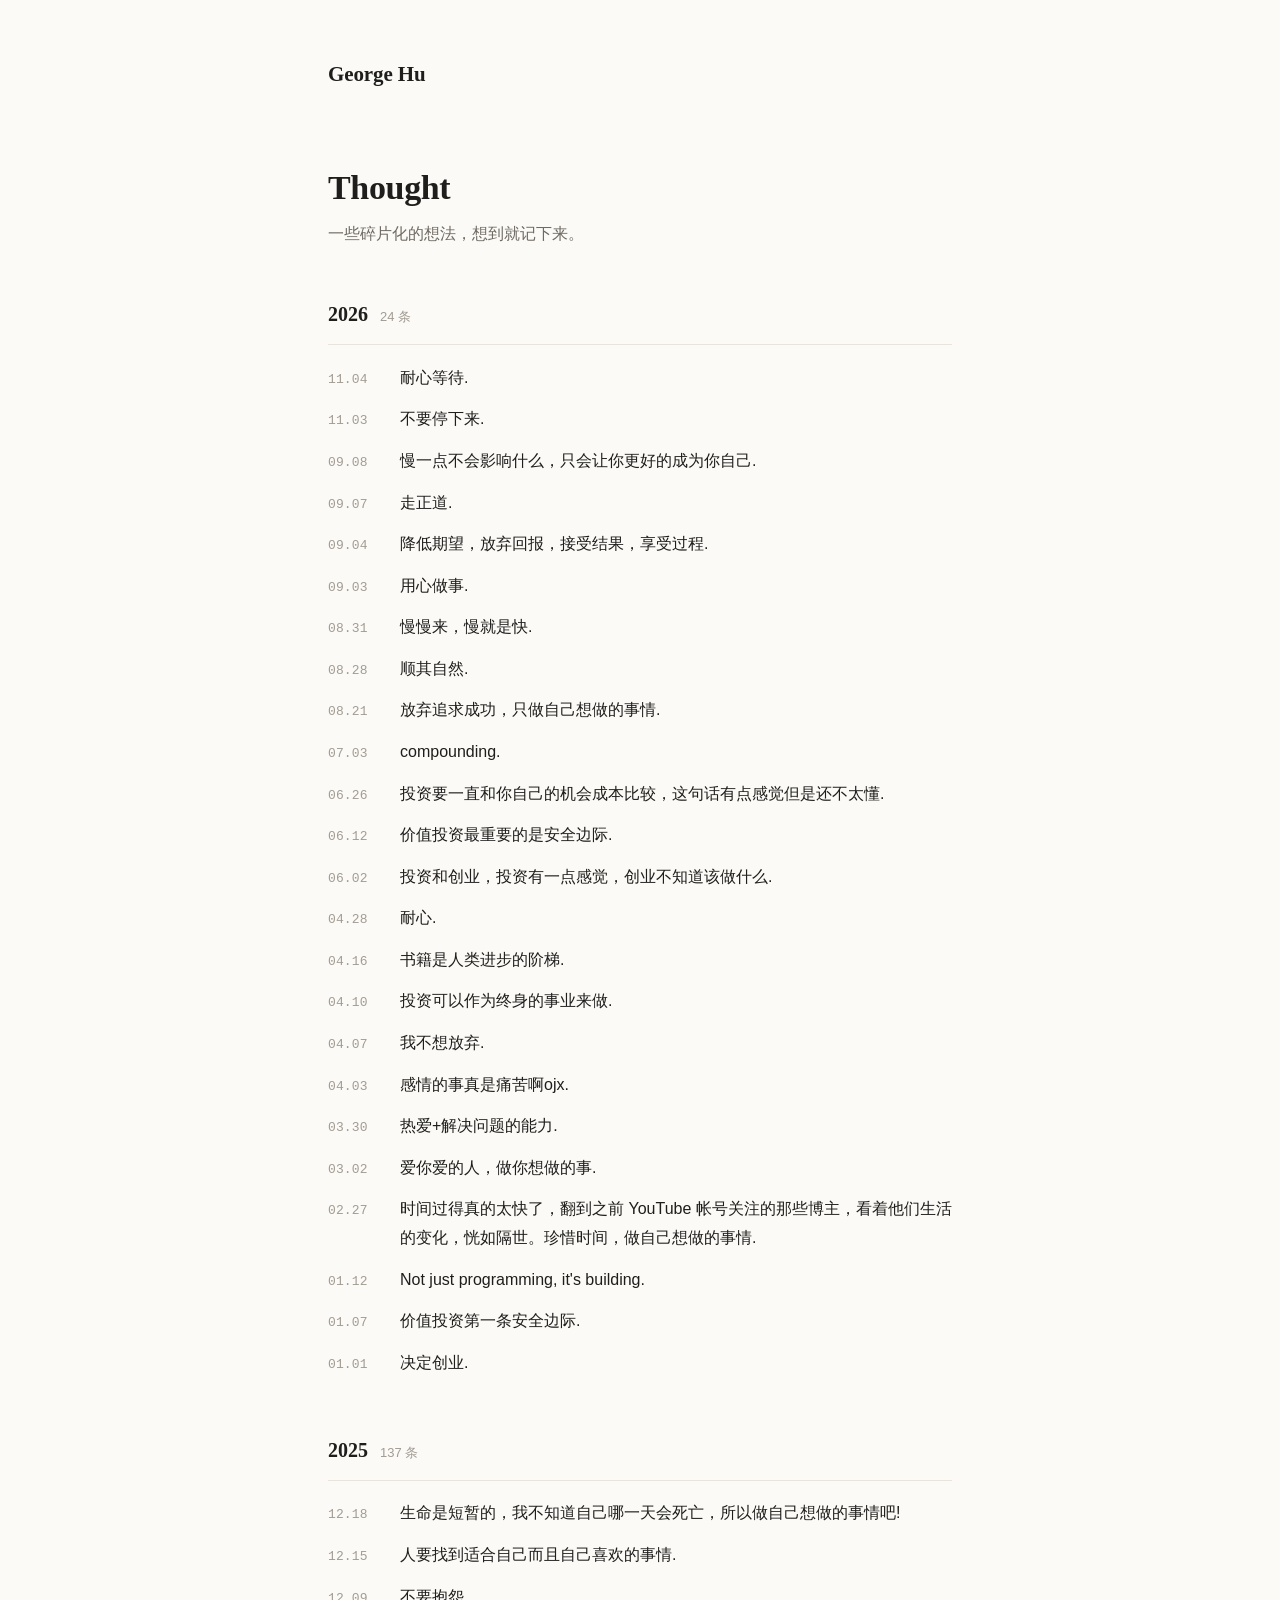
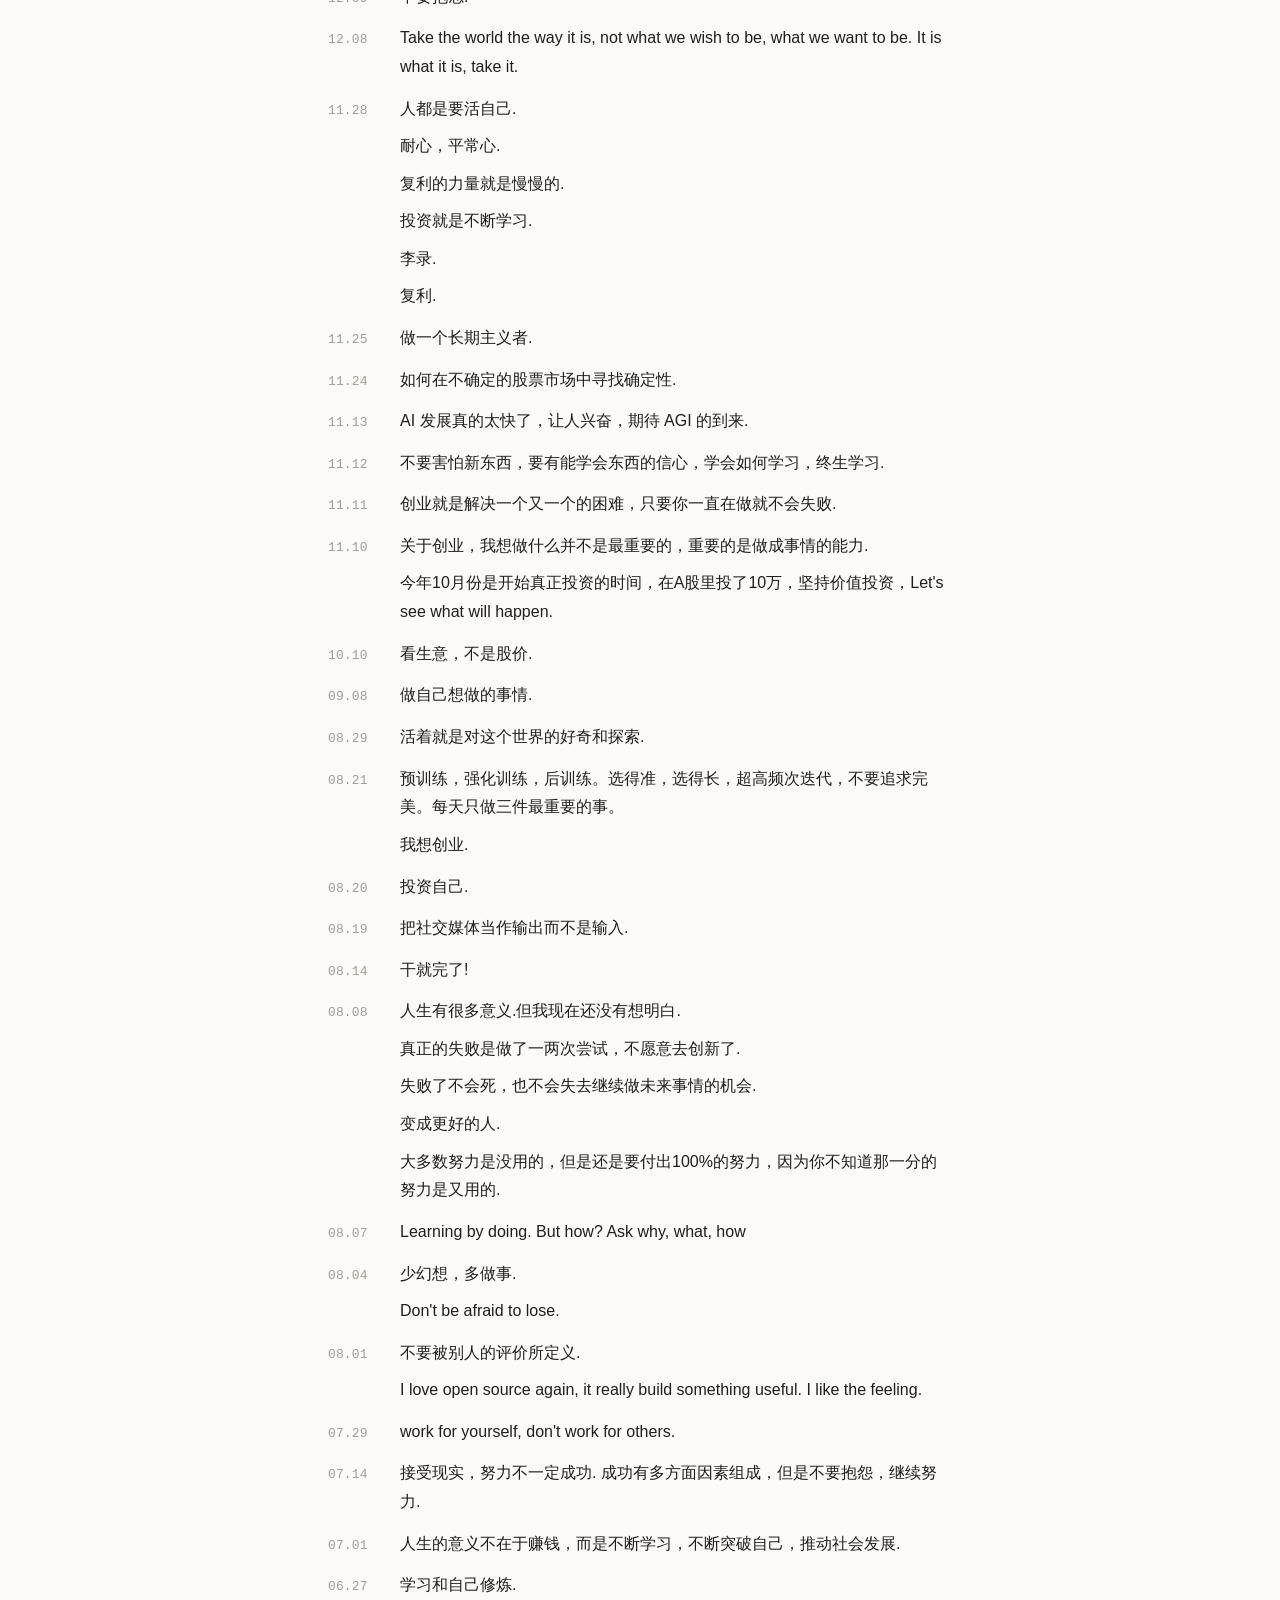
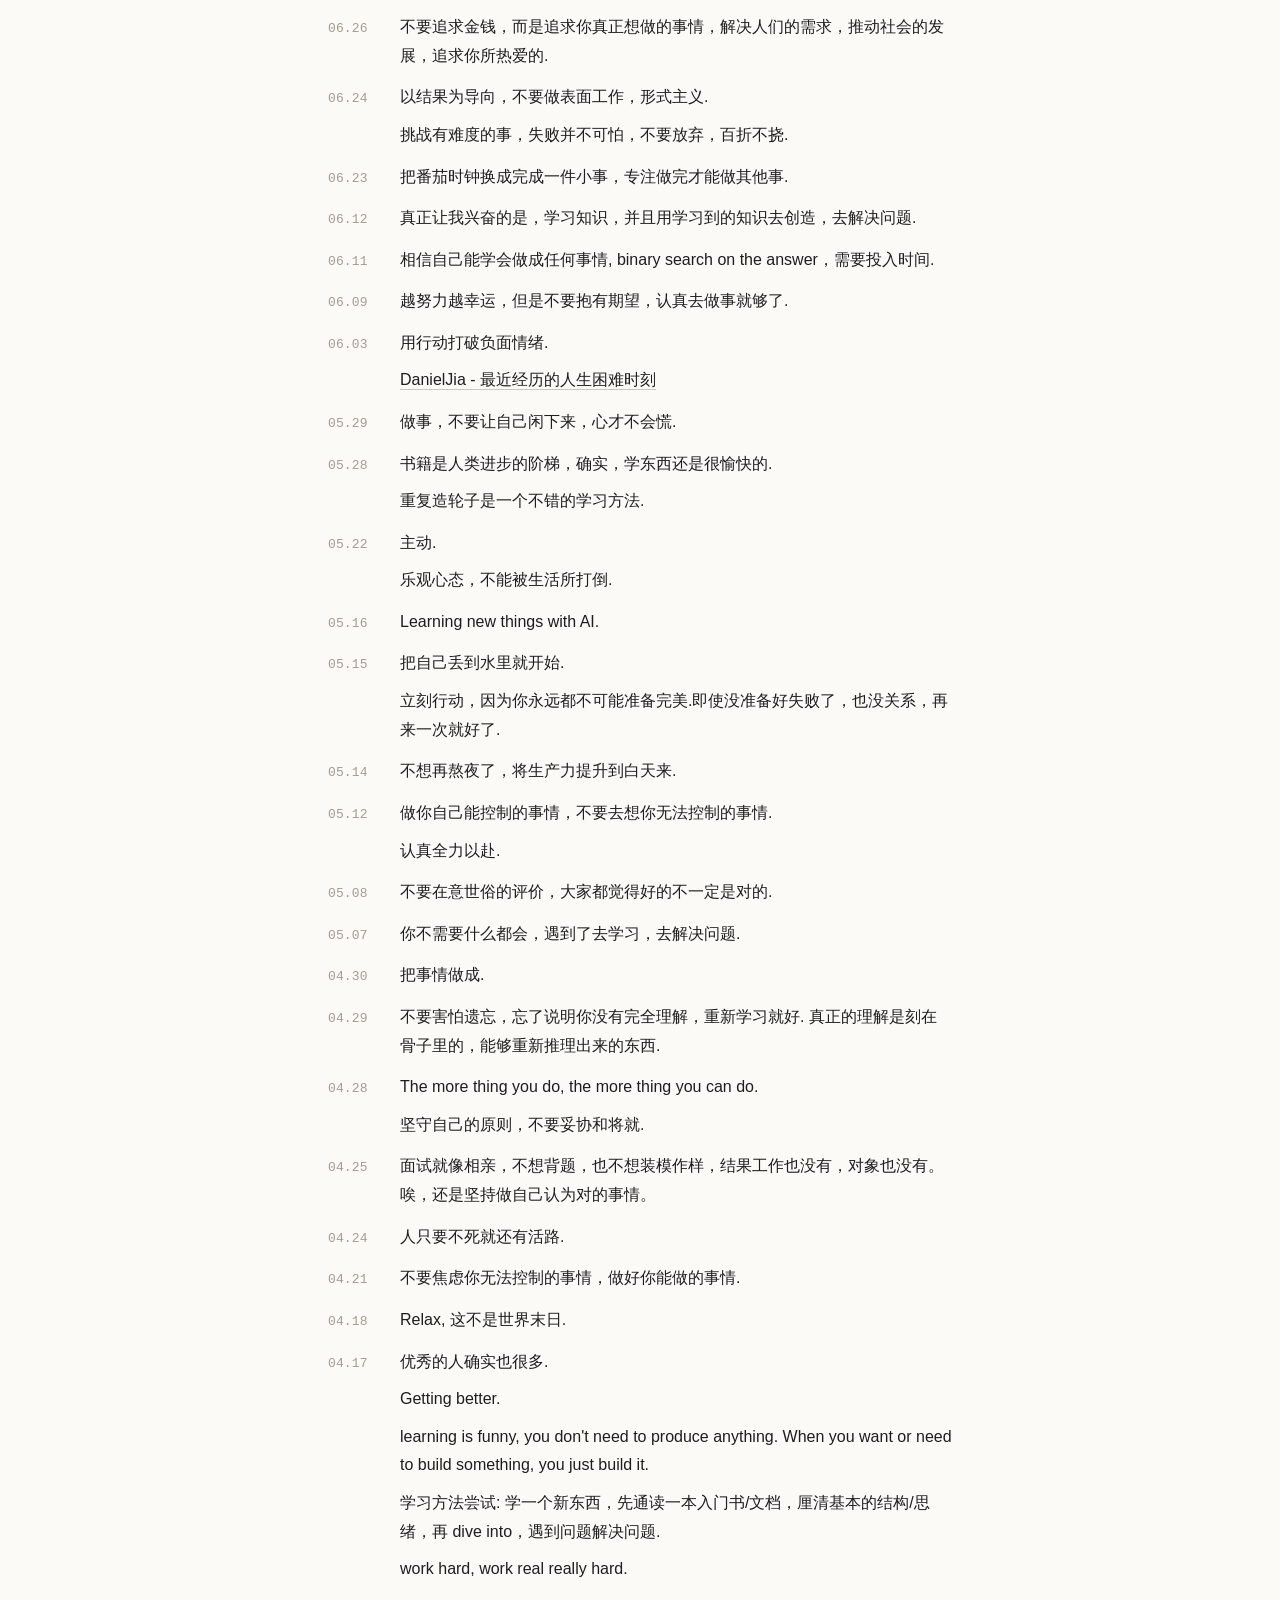
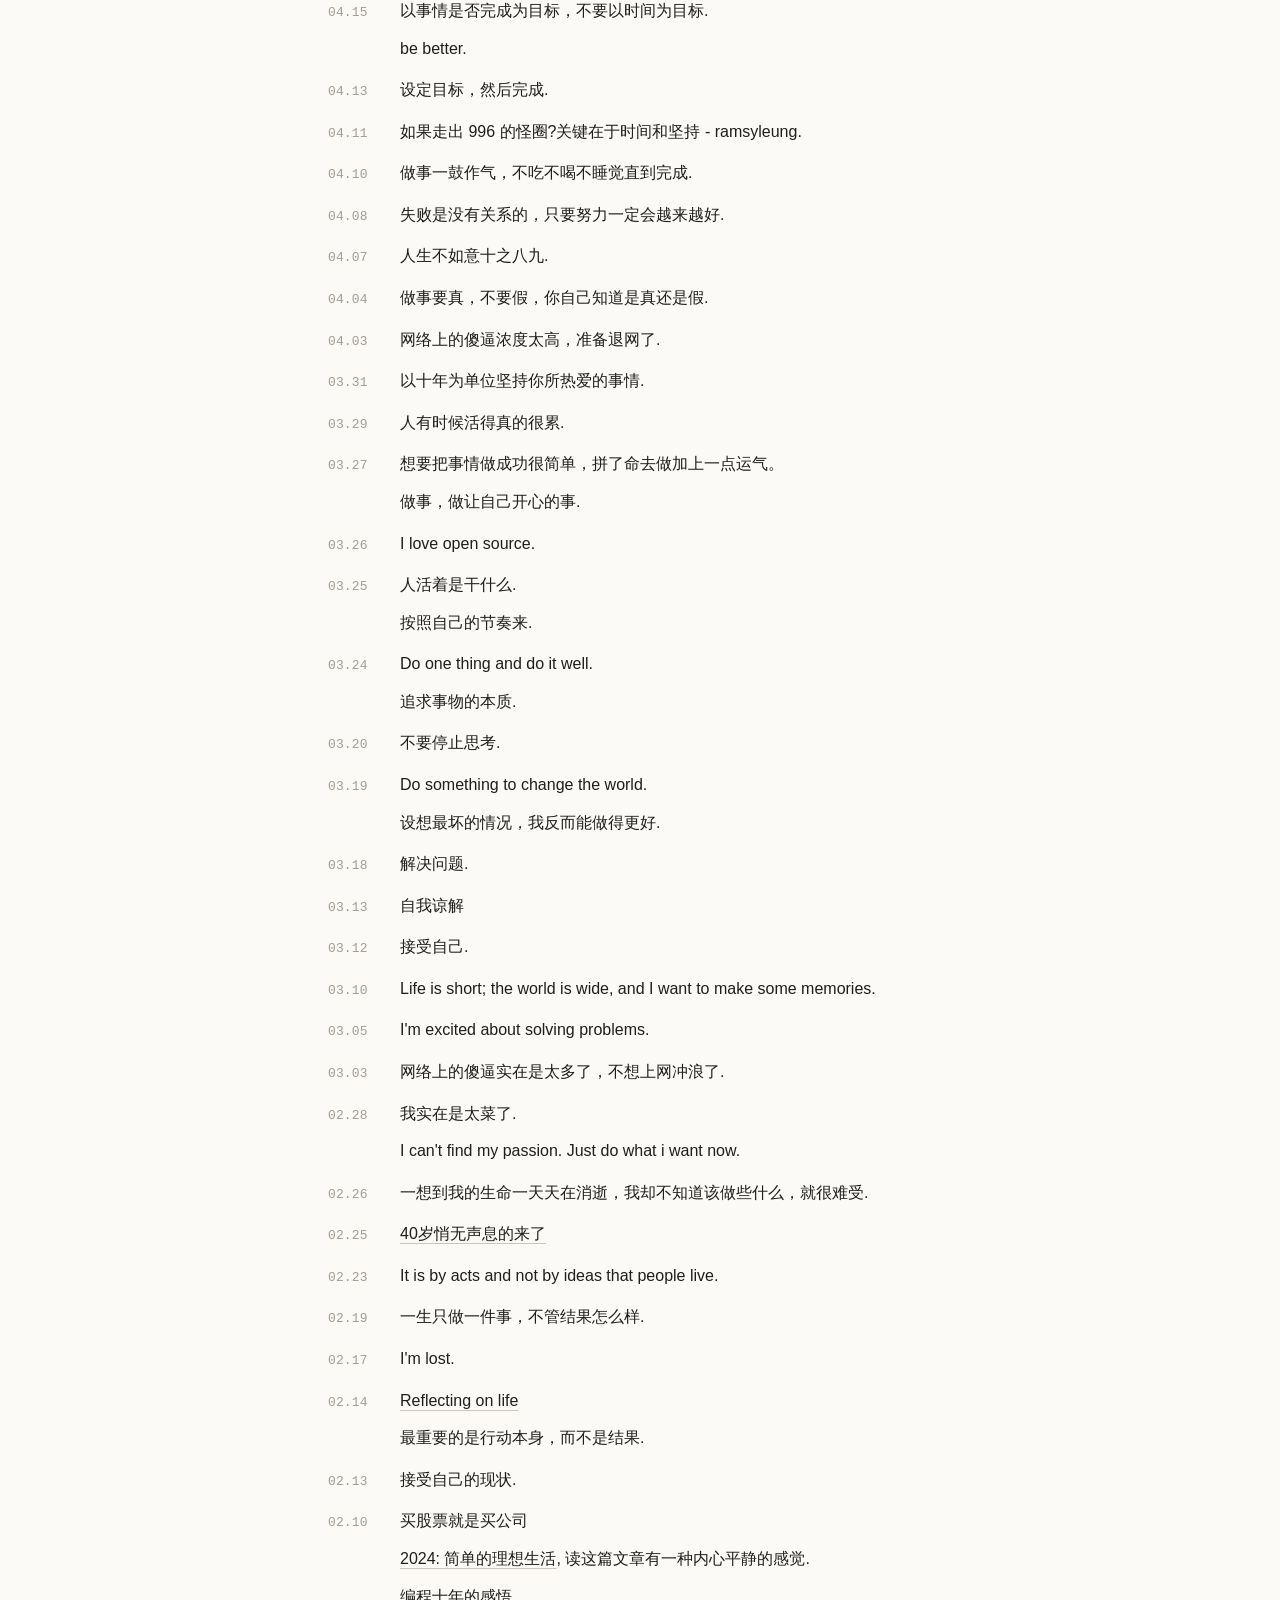
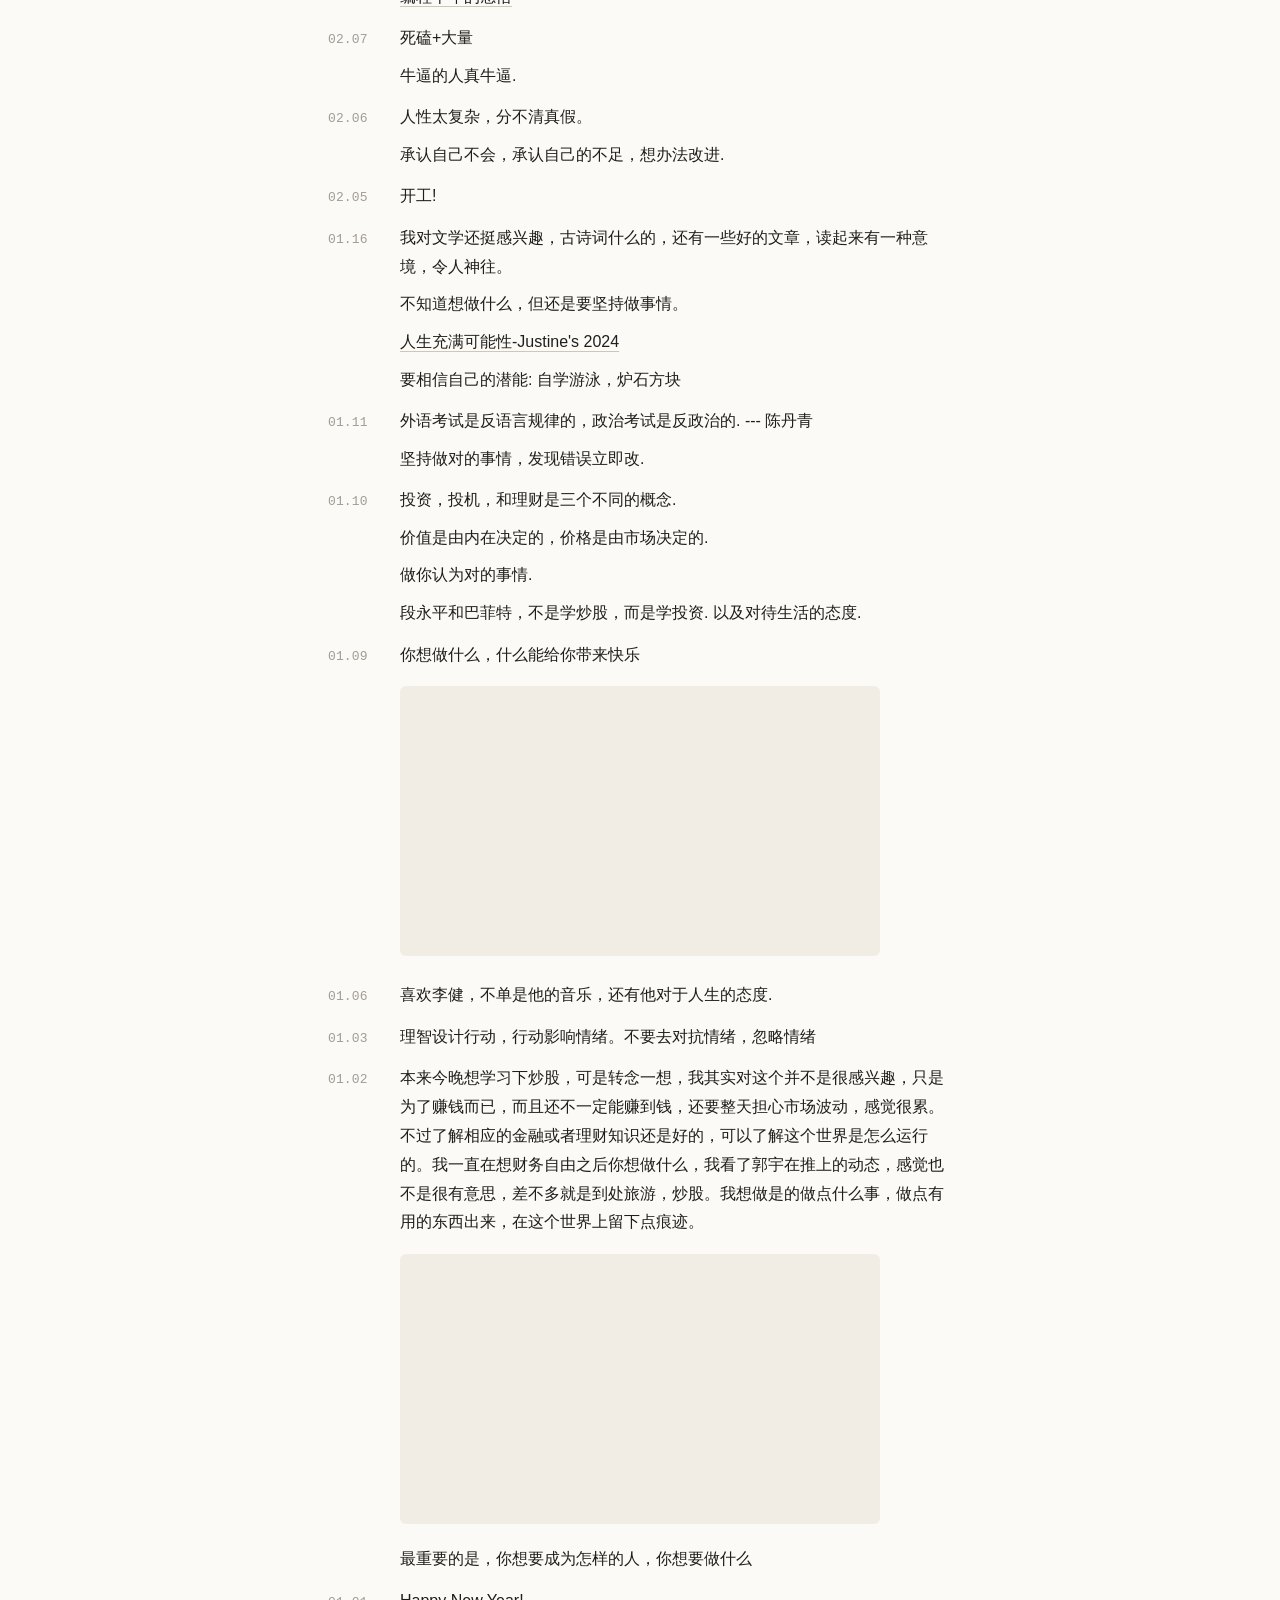
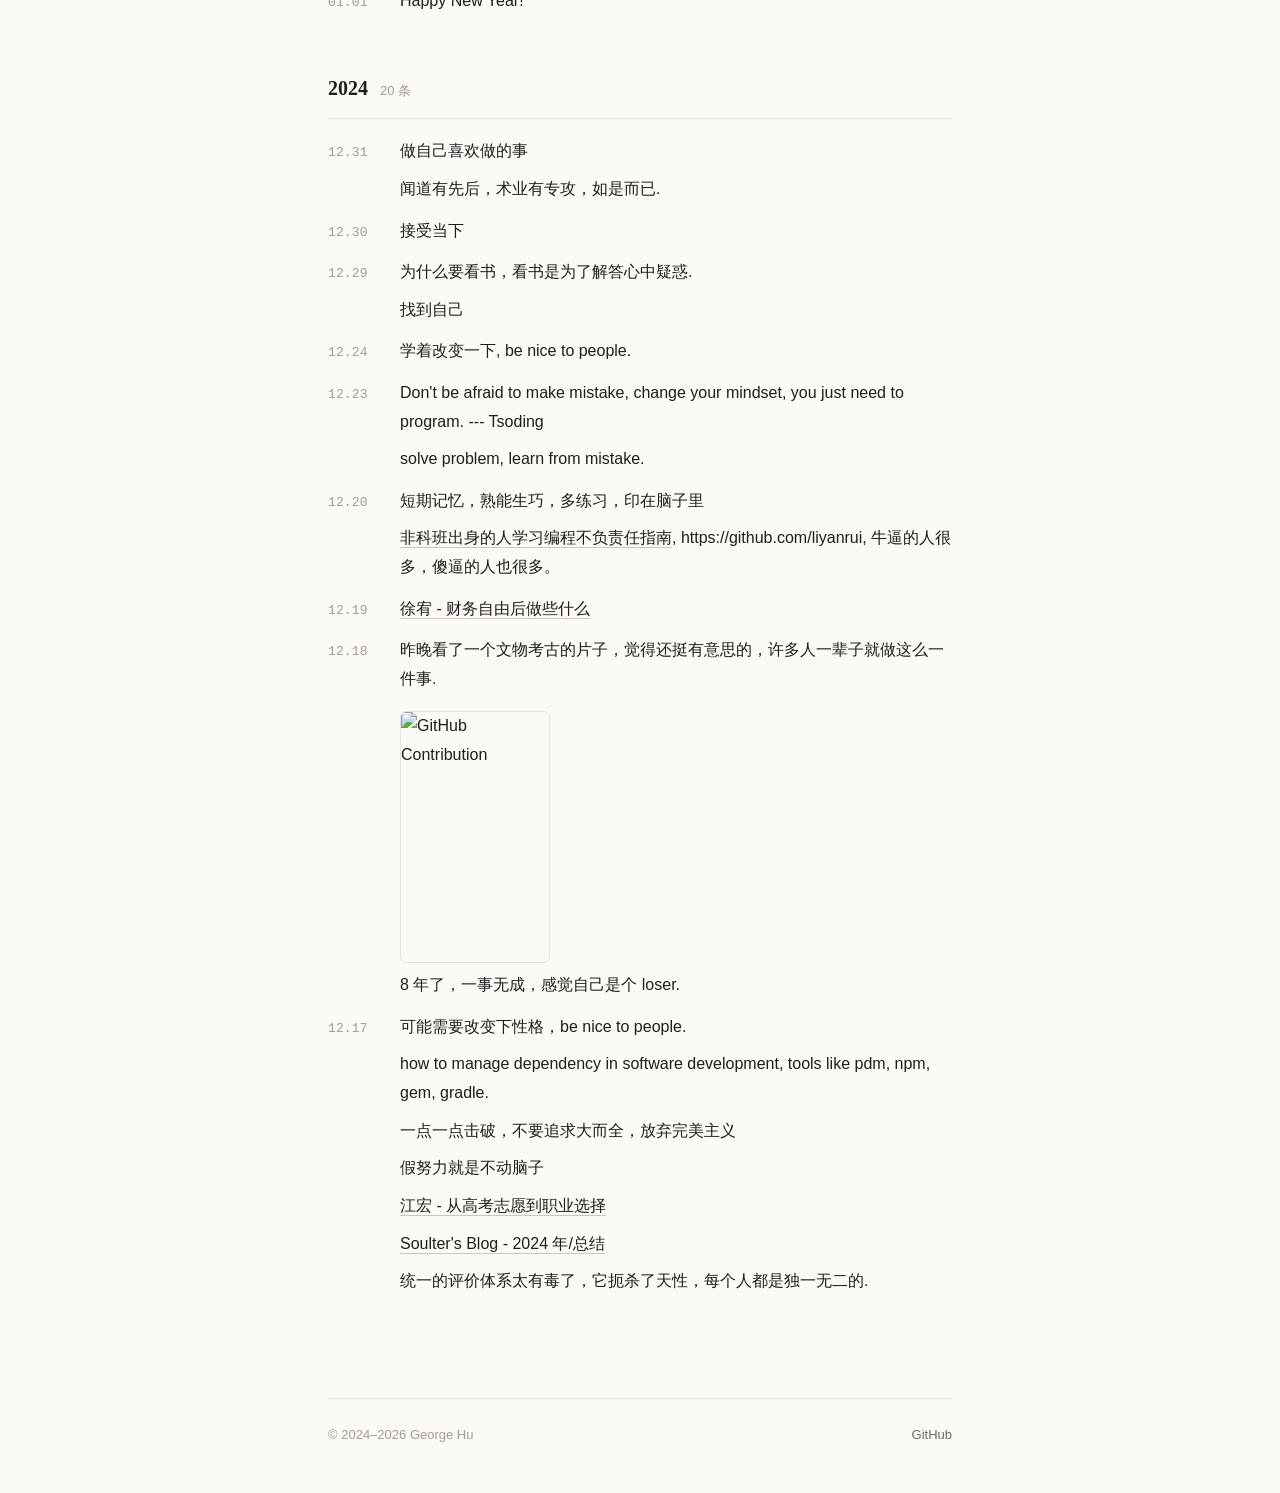
==== index.html @ 9e2835b3 "Redesign site as a single Thought page - Move the Thought list to index.html with a minimal, reading" ====
<!DOCTYPE html>
<html lang="zh-CN">
    <head>
        <meta charset="utf-8" />
        <meta name="viewport" content="width=device-width, initial-scale=1" />
        <title>George Hu</title>
        <meta name="description" content="George Hu 的想法记录：一些碎片化的想法，想到就记下来。" />
        <link rel="stylesheet" href="./assets/main.css" />
        <script src="./assets/main.js" defer></script>
    </head>
    <body>
        <header class="site-header">
            <a class="site-title" href="./">George Hu</a>
        </header>

        <main>
        <header class="page-header">
            <h1 class="page-title">Thought</h1>
            <p class="page-desc">一些碎片化的想法，想到就记下来。</p>
        </header>

        <!-- 新想法加在最上面：<li>YYYY.MM.DD 内容</li> -->
        <ul class="thoughts">
            <li>2026.11.04 耐心等待.</li>
            <li>2026.11.03 不要停下来.</li>
            <li>2026.09.08 慢一点不会影响什么，只会让你更好的成为你自己.</li>
            <li>2026.09.07 走正道.</li>
            <li>2026.09.04 降低期望，放弃回报，接受结果，享受过程.</li>
            <li>2026.09.03 用心做事.</li>
            <li>2026.08.31 慢慢来，慢就是快.</li>
            <li>2026.08.28 顺其自然.</li>
            <li>2026.08.21 放弃追求成功，只做自己想做的事情.</li>
            <li>2026.07.03 compounding.</li>
            <li>2026.06.26 投资要一直和你自己的机会成本比较，这句话有点感觉但是还不太懂.</li>
            <li>2026.06.12 价值投资最重要的是安全边际.</li>
            <li>2026.06.02 投资和创业，投资有一点感觉，创业不知道该做什么.</li>
            <li>2026.04.28 耐心.</li>
            <li>2026.04.16 书籍是人类进步的阶梯.</li>
            <li>2026.04.10 投资可以作为终身的事业来做.</li>
            <li>2026.04.07 我不想放弃.</li>
            <li>2026.04.03 感情的事真是痛苦啊ojx.</li>
            <li>2026.03.30 热爱+解决问题的能力.</li>
            <li>2026.03.02 爱你爱的人，做你想做的事.</li>
            <li>2026.02.27 时间过得真的太快了，翻到之前 YouTube 帐号关注的那些博主，看着他们生活的变化，恍如隔世。珍惜时间，做自己想做的事情.</li>
            <li>2026.01.12 Not just programming, it's building.</li>
            <li>2026.01.07 价值投资第一条安全边际.</li>
            <li>2026.01.01 决定创业.</li>
            <li>2025.12.18 生命是短暂的，我不知道自己哪一天会死亡，所以做自己想做的事情吧!</li>
            <li>2025.12.15 人要找到适合自己而且自己喜欢的事情.</li>
            <li>2025.12.09 不要抱怨.</li>
            <li>2025.12.08 Take the world the way it is, not what we wish to be, what we want to be. It is what it is, take it.</li>
            <li>2025.11.28 人都是要活自己.</li>
            <li>2025.11.28 耐心，平常心.</li>
            <li>2025.11.28 复利的力量就是慢慢的.</li>
            <li>2025.11.28 投资就是不断学习.</li>
            <li>2025.11.28 李录.</li>
            <li>2025.11.28 复利.</li>
            <li>2025.11.25 做一个长期主义者.</li>
            <li>2025.11.24 如何在不确定的股票市场中寻找确定性.</li>
            <li>2025.11.13 AI 发展真的太快了，让人兴奋，期待 AGI 的到来.</li>
            <li>2025.11.12 不要害怕新东西，要有能学会东西的信心，学会如何学习，终生学习.</li>
            <li>2025.11.11 创业就是解决一个又一个的困难，只要你一直在做就不会失败.</li>
            <li>2025.11.10 关于创业，我想做什么并不是最重要的，重要的是做成事情的能力.</li>
            <li>2025.11.10 今年10月份是开始真正投资的时间，在A股里投了10万，坚持价值投资，Let's see what will happen.</li>
            <li>2025.10.10 看生意，不是股价.</li>
            <li>2025.09.08 做自己想做的事情.</li>
            <li>2025.08.29 活着就是对这个世界的好奇和探索.</li>
            <li>2025.08.21 预训练，强化训练，后训练。选得准，选得长，超高频次迭代，不要追求完美。每天只做三件最重要的事。</li>
            <li>2025.08.21 我想创业.</li>
            <li>2025.08.20 投资自己.</li>
            <li>2025.08.19 把社交媒体当作输出而不是输入.</li>
            <li>2025.08.14 干就完了!</li>
            <li>2025.08.08 人生有很多意义.但我现在还没有想明白.</li>
            <li>2025.08.08 真正的失败是做了一两次尝试，不愿意去创新了.</li>
            <li>2025.08.08 失败了不会死，也不会失去继续做未来事情的机会.</li>
            <li>2025.08.08 变成更好的人.</li>
            <li>2025.08.08 大多数努力是没用的，但是还是要付出100%的努力，因为你不知道那一分的努力是又用的.</li>
            <li>2025.08.07 Learning by doing. But how? Ask why, what, how</li>
            <li>2025.08.04 少幻想，多做事.</li>
            <li>2025.08.04 Don't be afraid to lose.</li>
            <li>2025.08.01 不要被别人的评价所定义.</li>
            <li>2025.08.01 I love open source again, it really build something useful. I like the feeling.</li>
            <li>2025.07.29 work for yourself, don't work for others.</li>
            <li>2025.07.14 接受现实，努力不一定成功. 成功有多方面因素组成，但是不要抱怨，继续努力.</li>
            <li>2025.07.01 人生的意义不在于赚钱，而是不断学习，不断突破自己，推动社会发展.</li>
            <li>2025.06.27 学习和自己修炼.</li>
            <li>2025.06.26 不要追求金钱，而是追求你真正想做的事情，解决人们的需求，推动社会的发展，追求你所热爱的.</li>
            <li>2025.06.24 以结果为导向，不要做表面工作，形式主义.</li>
            <li>2025.06.24 挑战有难度的事，失败并不可怕，不要放弃，百折不挠.</li>
            <li>2025.06.23 把番茄时钟换成完成一件小事，专注做完才能做其他事.</li>
            <li>2025.06.12 真正让我兴奋的是，学习知识，并且用学习到的知识去创造，去解决问题.</li>
            <li>2025.06.11 相信自己能学会做成任何事情, binary search on the answer，需要投入时间.</li>
            <li>2025.06.09 越努力越幸运，但是不要抱有期望，认真去做事就够了.</li>
            <li>2025.06.03 用行动打破负面情绪.</li>
            <li>2025.06.03 <a href="https://danieljia.com/posts/tough-time/">DanielJia - 最近经历的人生困难时刻</a></li>
            <li>2025.05.29 做事，不要让自己闲下来，心才不会慌.</li>
            <li>2025.05.28 书籍是人类进步的阶梯，确实，学东西还是很愉快的.</li>
            <li>2025.05.28 重复造轮子是一个不错的学习方法.</li>
            <li>2025.05.22 主动.</li>
            <li>2025.05.22 乐观心态，不能被生活所打倒.</li>
            <li>2025.05.16 Learning new things with AI.</li>
            <li>2025.05.15 把自己丢到水里就开始.</li>
            <li>2025.05.15 立刻行动，因为你永远都不可能准备完美.即使没准备好失败了，也没关系，再来一次就好了.</li>
            <li>2025.05.14 不想再熬夜了，将生产力提升到白天来.</li>
            <li>2025.05.12 做你自己能控制的事情，不要去想你无法控制的事情.</li>
            <li>2025.05.12 认真全力以赴.</li>
            <li>2025.05.08 不要在意世俗的评价，大家都觉得好的不一定是对的.</li>
            <li>2025.05.07 你不需要什么都会，遇到了去学习，去解决问题.</li>
            <li>2025.04.30 把事情做成.</li>
            <li>2025.04.29 不要害怕遗忘，忘了说明你没有完全理解，重新学习就好. 真正的理解是刻在骨子里的，能够重新推理出来的东西.</li>
            <li>2025.04.28 The more thing you do, the more thing you can do.</li>
            <li>2025.04.28 坚守自己的原则，不要妥协和将就.</li>
            <li>2025.04.25 面试就像相亲，不想背题，也不想装模作样，结果工作也没有，对象也没有。唉，还是坚持做自己认为对的事情。</li>
            <li>2025.04.24 人只要不死就还有活路.</li>
            <li>2025.04.21 不要焦虑你无法控制的事情，做好你能做的事情.</li>
            <li>2025.04.18 Relax, 这不是世界末日.</li>
            <li>2025.04.17 优秀的人确实也很多.</li>
            <li>2025.04.17 Getting better.</li>
            <li>2025.04.17 learning is funny, you don't need to produce anything. When you want or need to build something, you just build it.</li>
            <li>2025.04.17 学习方法尝试: 学一个新东西，先通读一本入门书/文档，厘清基本的结构/思绪，再 dive into，遇到问题解决问题.</li>
            <li>2025.04.17 work hard, work real really hard.</li>
            <li>2025.04.15 以事情是否完成为目标，不要以时间为目标.</li>
            <li>2025.04.15 be better.</li>
            <li>2025.04.13 设定目标，然后完成.</li>
            <li>2025.04.11 如果走出 996 的怪圈?关键在于时间和坚持 - ramsyleung.</li>
            <li>2025.04.10 做事一鼓作气，不吃不喝不睡觉直到完成.</li>
            <li>2025.04.08 失败是没有关系的，只要努力一定会越来越好.</li>
            <li>2025.04.07 人生不如意十之八九.</li>
            <li>2025.04.04 做事要真，不要假，你自己知道是真还是假.</li>
            <li>2025.04.03 网络上的傻逼浓度太高，准备退网了.</li>
            <li>2025.03.31 以十年为单位坚持你所热爱的事情.</li>
            <li>2025.03.29 人有时候活得真的很累. </li>
            <li>2025.03.27 想要把事情做成功很简单，拼了命去做加上一点运气。</li>
	        <li>2025.03.27 做事，做让自己开心的事.</li>
	        <li>2025.03.26 I love open source.</li>
            <li>2025.03.25 人活着是干什么.</li>
            <li>2025.03.25 按照自己的节奏来.</li>
            <li>2025.03.24 Do one thing and do it well.</li>
            <li>2025.03.24 追求事物的本质.</li>
            <li>2025.03.20 不要停止思考.</li>
            <li>2025.03.19 Do something to change the world.</li>
            <li>2025.03.19 设想最坏的情况，我反而能做得更好.</li>
            <li>2025.03.18 解决问题.</li>
            <li>2025.03.13 自我谅解</li>
            <li>2025.03.12 接受自己.</li>
            <li>2025.03.10 Life is short; the world is wide, and I want to make some memories.</li>
            <li>2025.03.05 I'm excited about solving problems.</li>
            <li>2025.03.03 网络上的傻逼实在是太多了，不想上网冲浪了.</li>
            <li>2025.02.28 我实在是太菜了.</li>
            <li>2025.02.28 I can't find my passion. Just do what i want now.</li>
            <li>2025.02.26 一想到我的生命一天天在消逝，我却不知道该做些什么，就很难受.</li>
            <li>2025.02.25 <a href="https://danieljia.com/posts/40-birthday/">40岁悄无声息的来了</a></li>
            <li>2025.02.23 It is by acts and not by ideas that people live.</li>
            <li>2025.02.19 一生只做一件事，不管结果怎么样.</li>
            <li>2025.02.17 I'm lost.</li>
            <li>2025.02.14 <a href="https://lucumr.pocoo.org/2024/12/26/reflecting-on-life/">Reflecting on life</a></li>
            <li>2025.02.14 最重要的是行动本身，而不是结果.</li>
            <li>2025.02.13 接受自己的现状.</li>
            <li>2025.02.10 买股票就是买公司</li>
            <li>2025.02.10 <a href="https://catcoding.me/p/2024-summary/">2024: 简单的理想生活</a>, 读这篇文章有一种内心平静的感觉.</li>
            <li>2025.02.10 <a href="https://ramsayleung.github.io/zh/post/2024/%E7%BC%96%E7%A8%8B%E5%8D%81%E5%B9%B4%E7%9A%84%E6%84%9F%E6%82%9F/">编程十年的感悟</a></li>
            <li>2025.02.07 死磕+大量</li>
            <li>2025.02.07 牛逼的人真牛逼.</li>
            <li>2025.02.06 人性太复杂，分不清真假。</li>
            <li>2025.02.06 承认自己不会，承认自己的不足，想办法改进.</li>
            <li>2025.02.05 开工!</li>
            <li>2025.01.16 我对文学还挺感兴趣，古诗词什么的，还有一些好的文章，读起来有一种意境，令人神往。</li>
            <li>2025.01.16 不知道想做什么，但还是要坚持做事情。</li>
            <li>2025.01.16 <a href="https://justinyan.me/post/6081">人生充满可能性-Justine's 2024</a></li>
            <li>2025.01.16 要相信自己的潜能: 自学游泳，炉石方块</li>
            <li>2025.01.11 外语考试是反语言规律的，政治考试是反政治的. --- 陈丹青</li>
            <li>2025.01.11 坚持做对的事情，发现错误立即改.</li>
            <li>2025.01.10 投资，投机，和理财是三个不同的概念.</li>
            <li>2025.01.10 价值是由内在决定的，价格是由市场决定的.</li>
            <li>2025.01.10 做你认为对的事情.</li>
            <li>2025.01.10 段永平和巴菲特，不是学炒股，而是学投资. 以及对待生活的态度.</li>
            <li>2025.01.09 你想做什么，什么能给你带来快乐</li>
            <li>2025.01.09 <iframe loading="lazy" width="280" height="158" src="https://www.youtube.com/embed/YBQFl18wapg?si=L4A5dGwODQNW8XxY" title="YouTube video player" frameborder="0" allow="accelerometer; autoplay; clipboard-write; encrypted-media; gyroscope; picture-in-picture; web-share" referrerpolicy="strict-origin-when-cross-origin" allowfullscreen></iframe></li>
            <li>2025.01.06 喜欢李健，不单是他的音乐，还有他对于人生的态度.</li>
	        <li>2025.01.03 理智设计行动，行动影响情绪。不要去对抗情绪，忽略情绪</li>
	        <li>2025.01.02 本来今晚想学习下炒股，可是转念一想，我其实对这个并不是很感兴趣，只是为了赚钱而已，而且还不一定能赚到钱，还要整天担心市场波动，感觉很累。不过了解相应的金融或者理财知识还是好的，可以了解这个世界是怎么运行的。我一直在想财务自由之后你想做什么，我看了郭宇在推上的动态，感觉也不是很有意思，差不多就是到处旅游，炒股。我想做是的做点什么事，做点有用的东西出来，在这个世界上留下点痕迹。</li>
	        <li>2025.01.02 <iframe loading="lazy" src="//player.bilibili.com/player.html?isOutside=true&aid=113629198291003&bvid=BV1m2qkYwE8p&cid=27277198030&p=1" scrolling="no" border="0" frameborder="no" framespacing="0" allowfullscreen="true"></iframe></li>
	        <li>2025.01.02 最重要的是，你想要成为怎样的人，你想要做什么</li>
	        <li>2025.01.01 Happy New Year!</li>
            <li>2024.12.31 做自己喜欢做的事</li>
            <li>2024.12.31 闻道有先后，术业有专攻，如是而已.</li>
            <li>2024.12.30 接受当下</li>
	    <li>2024.12.29 为什么要看书，看书是为了解答心中疑惑.</li>
	    <li>2024.12.29 找到自己</li>
            <li>2024.12.24 学着改变一下, be nice to people.</li>
            <li>2024.12.23 Don't be afraid to make mistake, change your mindset, you just need to program. --- Tsoding</li>
            <li>2024.12.23 solve problem, learn from mistake.</li>
            <li>2024.12.20 短期记忆，熟能生巧，多练习，印在脑子里</li>
            <li>2024.12.20 <a href="https://segmentfault.com/a/1190000003873192">非科班出身的人学习编程不负责任指南</a>, https://github.com/liyanrui, 牛逼的人很多，傻逼的人也很多。</li>
            <li>2024.12.19 <a href="https://blog.youxu.info/2021/11/01/after-fire/">徐宥 - 财务自由后做些什么</a></li>
            <li>2024.12.18 昨晚看了一个文物考古的片子，觉得还挺有意思的，许多人一辈子就做这么一件事.</li>
            <li>2024.12.18 <img loading="lazy"
                  src="assets/postspark_github_contribution_12-18-2024.png"
                  alt="GitHub Contribution"
                  width="150"
                  height="254" />
                8 年了，一事无成，感觉自己是个 loser.
            </li>
            <li>2024.12.17 可能需要改变下性格，be nice to people.</li>
            <li>2024.12.17 how to manage dependency in software development, tools like pdm, npm, gem, gradle.</li>
            <li>2024.12.17 一点一点击破，不要追求大而全，放弃完美主义</li>
            <li>2024.12.17 假努力就是不动脑子</li>
            <li>2024.12.17 <a href="https://1byte.io/articles/gaokao-choice/">江宏 - 从高考志愿到职业选择</a></li>
            <li>2024.12.17 <a href="https://blog.soulter.top/posts/2024-yearly-record.html">Soulter's Blog - 2024 年/总结</a></li>
            <li>2024.12.17 统一的评价体系太有毒了，它扼杀了天性，每个人都是独一无二的.</li>
        </ul>
        </main>

        <footer class="site-footer">
            <span>© 2024–<span id="this-year">2026</span> George Hu</span>
            <a href="https://github.com/georgehu716">GitHub</a>
        </footer>
    </body>
</html>
---- assets/main.css ----
/* ==========================================================================
   George Hu — 简洁、安静、以阅读为中心
   ========================================================================== */

:root {
    --bg: #fbfaf7;
    --text: #1f1e1c;
    --muted: #6f6a62;
    --faint: #a29c92;
    --rule: #e8e4dc;
    --link-line: #cdc6b9;
    --accent: #b5452f;
    --media-bg: #f1ede5;
    --selection: rgba(181, 69, 47, 0.15);

    --font-sans: -apple-system, BlinkMacSystemFont, "Segoe UI", "PingFang SC",
        "Hiragino Sans GB", "Noto Sans SC", "Microsoft YaHei", sans-serif;
    --font-serif: "Iowan Old Style", "Palatino Linotype", Palatino, "Songti SC",
        "Noto Serif SC", "Source Han Serif SC", STSong, Georgia, serif;
    --font-mono: ui-monospace, "SF Mono", "JetBrains Mono", Menlo, Consolas,
        monospace;

    --measure: 42rem;
    color-scheme: light dark;
}

@media (prefers-color-scheme: dark) {
    :root {
        --bg: #161514;
        --text: #e7e3db;
        --muted: #a09a8f;
        --faint: #6f6a61;
        --rule: #2a2825;
        --link-line: #4a4640;
        --accent: #e38a70;
        --media-bg: #211f1c;
        --selection: rgba(227, 138, 112, 0.25);
    }
}

/* ---------- Base ---------- */

*,
*::before,
*::after {
    box-sizing: border-box;
}

html {
    background: var(--bg);
    -webkit-text-size-adjust: 100%;
}

body {
    max-width: var(--measure);
    margin: 0 auto;
    padding: 0 1.5rem;
    background: var(--bg);
    color: var(--text);
    font: 400 1rem/1.8 var(--font-sans);
    -webkit-font-smoothing: antialiased;
    text-rendering: optimizeLegibility;
}

::selection {
    background: var(--selection);
}

a {
    color: inherit;
    text-decoration: underline;
    text-decoration-color: var(--link-line);
    text-decoration-thickness: 1px;
    text-underline-offset: 0.22em;
    transition: color 0.18s ease, text-decoration-color 0.18s ease;
}

a:hover {
    color: var(--accent);
    text-decoration-color: currentColor;
}

a:focus-visible {
    outline: 2px solid var(--accent);
    outline-offset: 3px;
    border-radius: 2px;
}

img {
    max-width: 100%;
    height: auto;
}

iframe {
    display: block;
    width: 100%;
    max-width: 30rem;
    height: auto;
    aspect-ratio: 16 / 9;
    margin: 0.5rem 0 0.25rem;
    border: 0;
    border-radius: 6px;
    background: var(--media-bg);
}

/* ---------- Header ---------- */

.site-header {
    padding: 3.5rem 0 0;
    margin-bottom: 4.5rem;
}

.site-title {
    font-family: var(--font-serif);
    font-size: 1.3125rem;
    font-weight: 600;
    letter-spacing: -0.005em;
    text-decoration: none;
}

.site-title:hover {
    color: var(--text);
}

.page-header {
    margin-bottom: 3rem;
}

.page-title {
    margin: 0;
    font-family: var(--font-serif);
    font-size: clamp(1.75rem, 5vw, 2.125rem);
    font-weight: 600;
    line-height: 1.3;
    letter-spacing: -0.01em;
}

.page-desc {
    margin: 0.6rem 0 0;
    color: var(--muted);
}

/* ---------- Thoughts ---------- */

/* 没有 JS 时的样子 */
.thoughts {
    margin: 0;
    padding: 0;
    list-style: none;
}

.thoughts > li {
    padding: 0.4rem 0;
}

/* JS 按年份分组后的样子 */
.year-group {
    margin-bottom: 3rem;
}

.year-title {
    display: flex;
    align-items: baseline;
    gap: 0.75rem;
    margin: 0 0 0.75rem;
    padding-bottom: 0.75rem;
    border-bottom: 1px solid var(--rule);
    font-family: var(--font-serif);
    font-size: 1.25rem;
    font-weight: 600;
}

.year-title .count {
    font-family: var(--font-sans);
    font-size: 0.8125rem;
    font-weight: 400;
    color: var(--faint);
}

.thought-list {
    margin: 0;
    padding: 0;
    list-style: none;
}

.thought {
    display: grid;
    grid-template-columns: 3.25rem minmax(0, 1fr);
    column-gap: 1.25rem;
    align-items: baseline;
    padding: 0.4rem 0;
}

.thought.same-day {
    padding-top: 0.15rem;
}

.thought time {
    font-family: var(--font-mono);
    font-size: 0.8125rem;
    font-variant-numeric: tabular-nums;
    letter-spacing: 0.01em;
    color: var(--faint);
    white-space: nowrap;
}

.thought.same-day time {
    visibility: hidden;
}

.thought-body {
    overflow-wrap: anywhere;
}

.thought img {
    display: block;
    margin: 0.5rem 0;
    border: 1px solid var(--rule);
    border-radius: 6px;
}

/* ---------- Footer ---------- */

.site-footer {
    display: flex;
    flex-wrap: wrap;
    justify-content: space-between;
    gap: 0.5rem 1.5rem;
    margin: 6rem 0 0;
    padding: 1.5rem 0 3rem;
    border-top: 1px solid var(--rule);
    font-size: 0.8125rem;
    color: var(--faint);
}

.site-footer a {
    color: var(--muted);
    text-decoration: none;
}

.site-footer a:hover {
    color: var(--accent);
}

/* ---------- Motion ---------- */

@media (prefers-reduced-motion: no-preference) {
    main {
        animation: rise 0.5s ease-out both;
    }

    @keyframes rise {
        from {
            opacity: 0;
            transform: translateY(6px);
        }
        to {
            opacity: 1;
            transform: none;
        }
    }
}

/* ---------- Small screens ---------- */

@media (max-width: 600px) {
    body {
        padding: 0 1.25rem;
    }

    .site-header {
        padding-top: 2.25rem;
        margin-bottom: 3rem;
    }

    .thought {
        grid-template-columns: 2.875rem minmax(0, 1fr);
        column-gap: 0.875rem;
    }
}
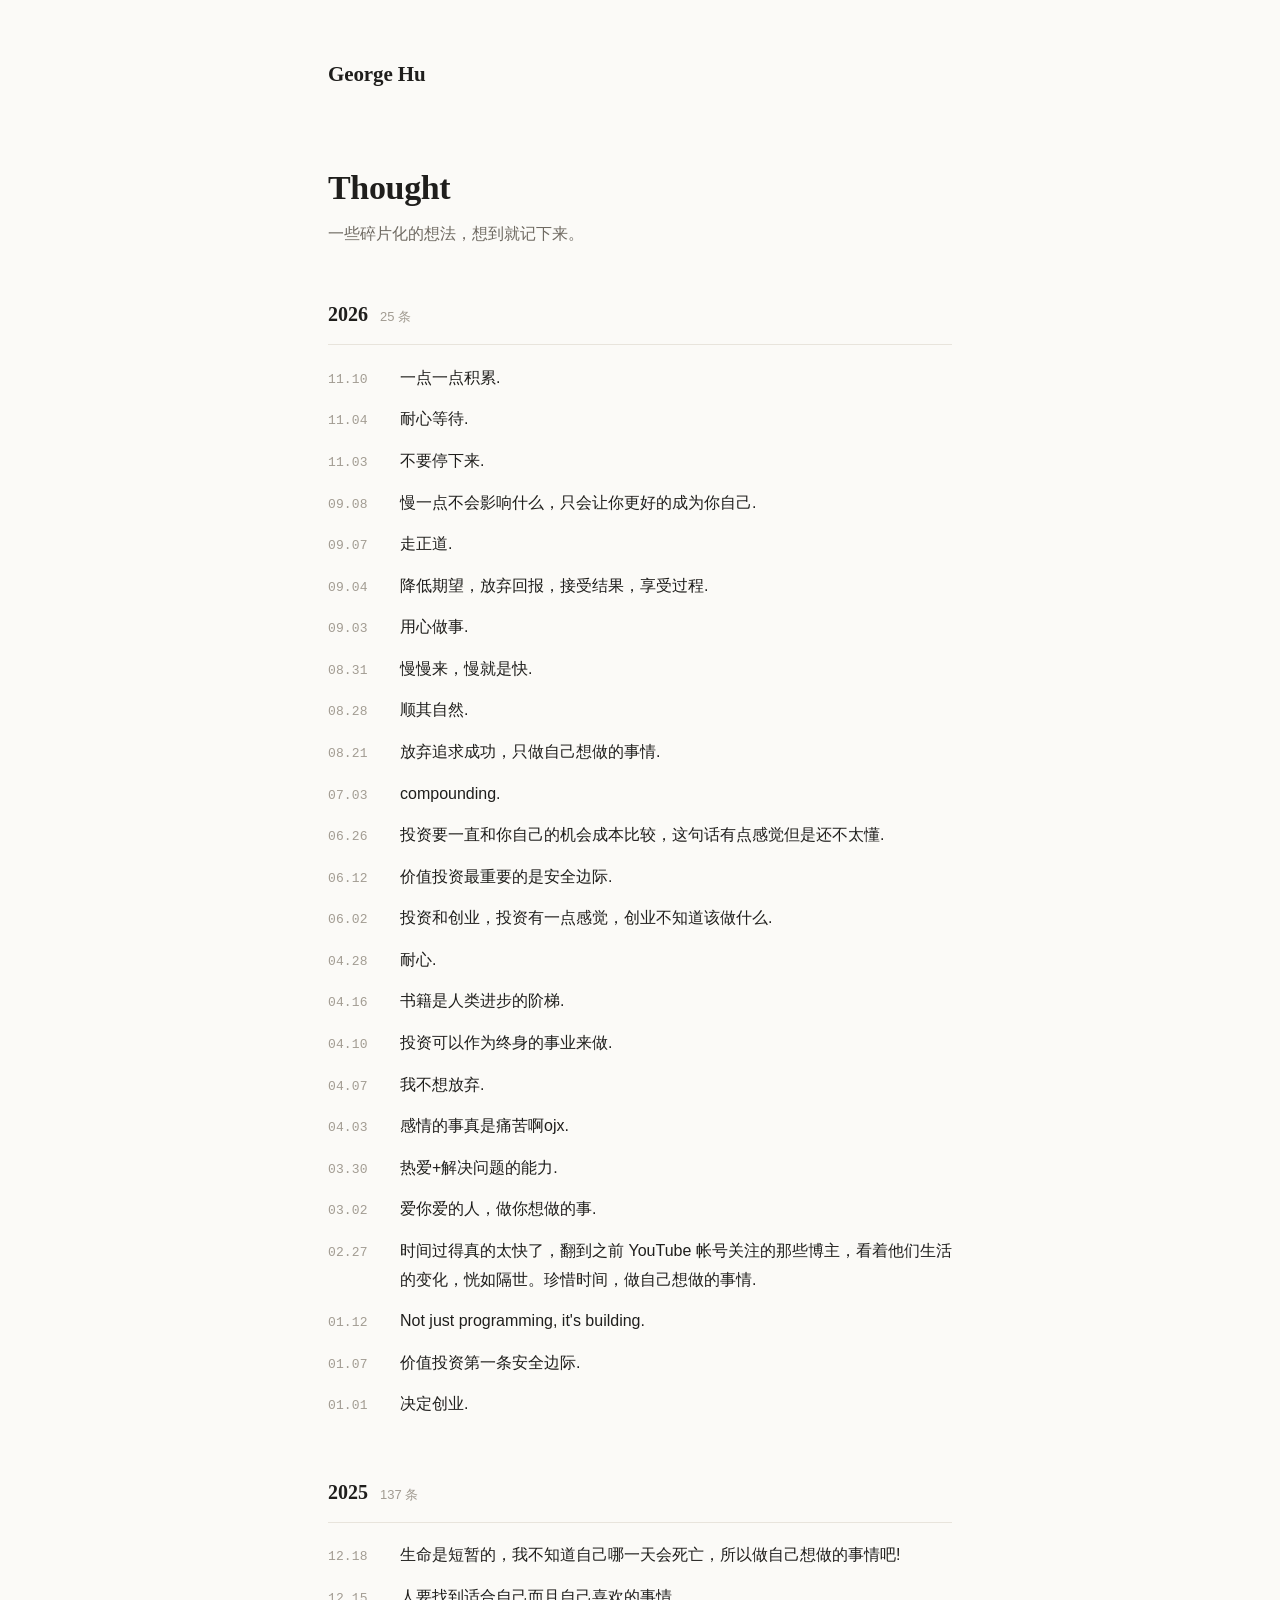
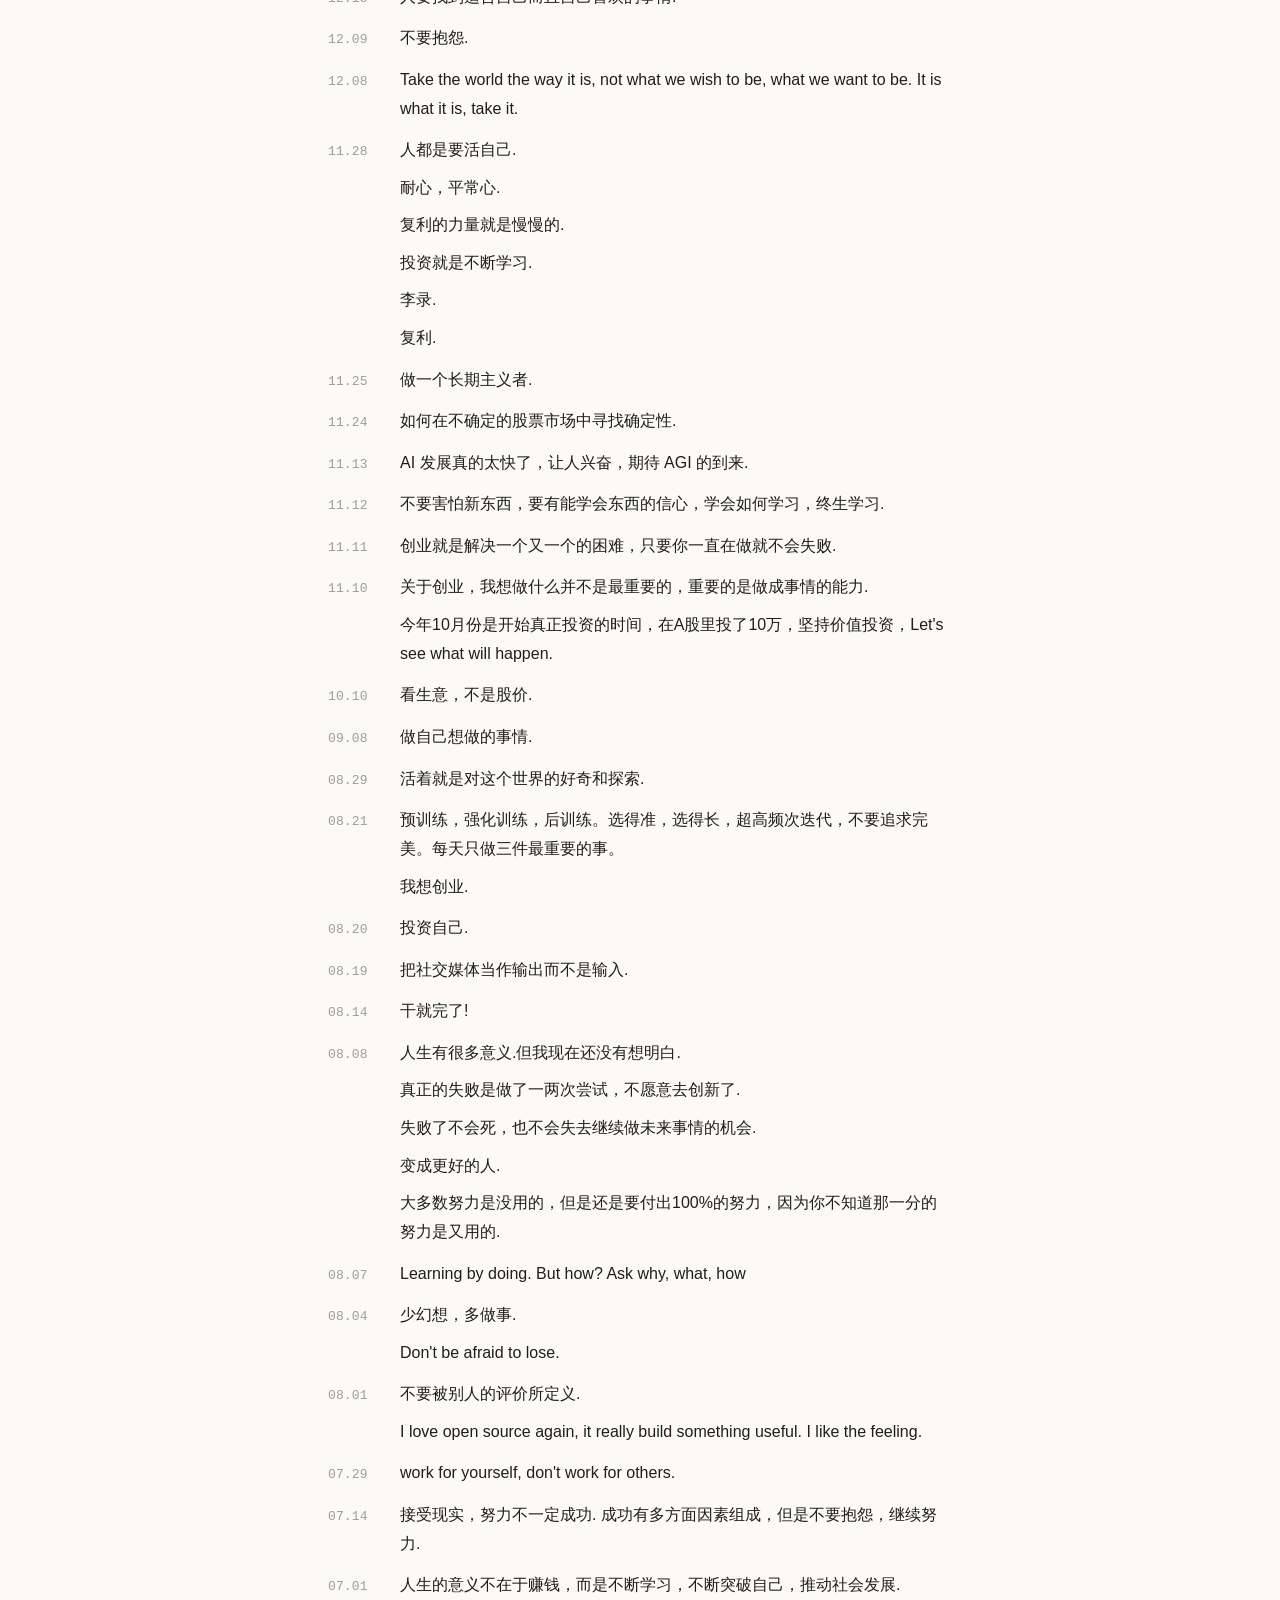
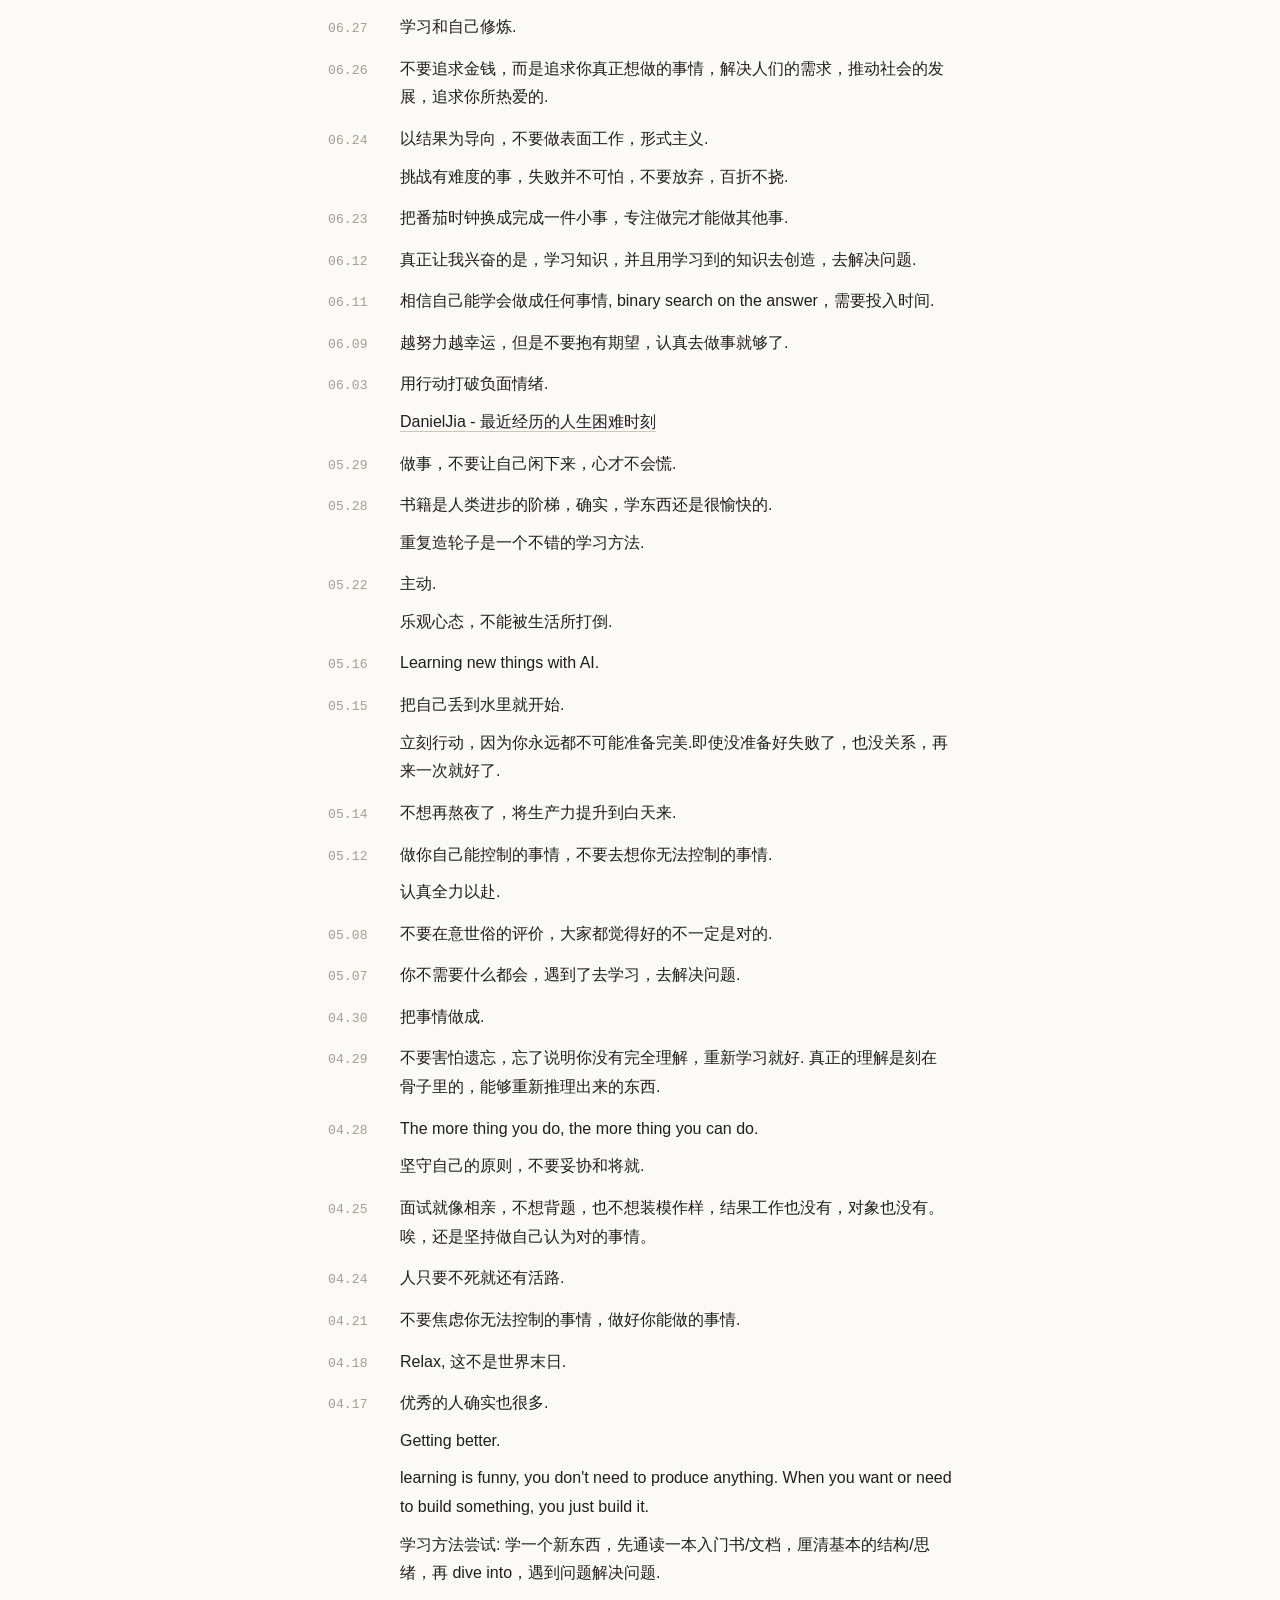
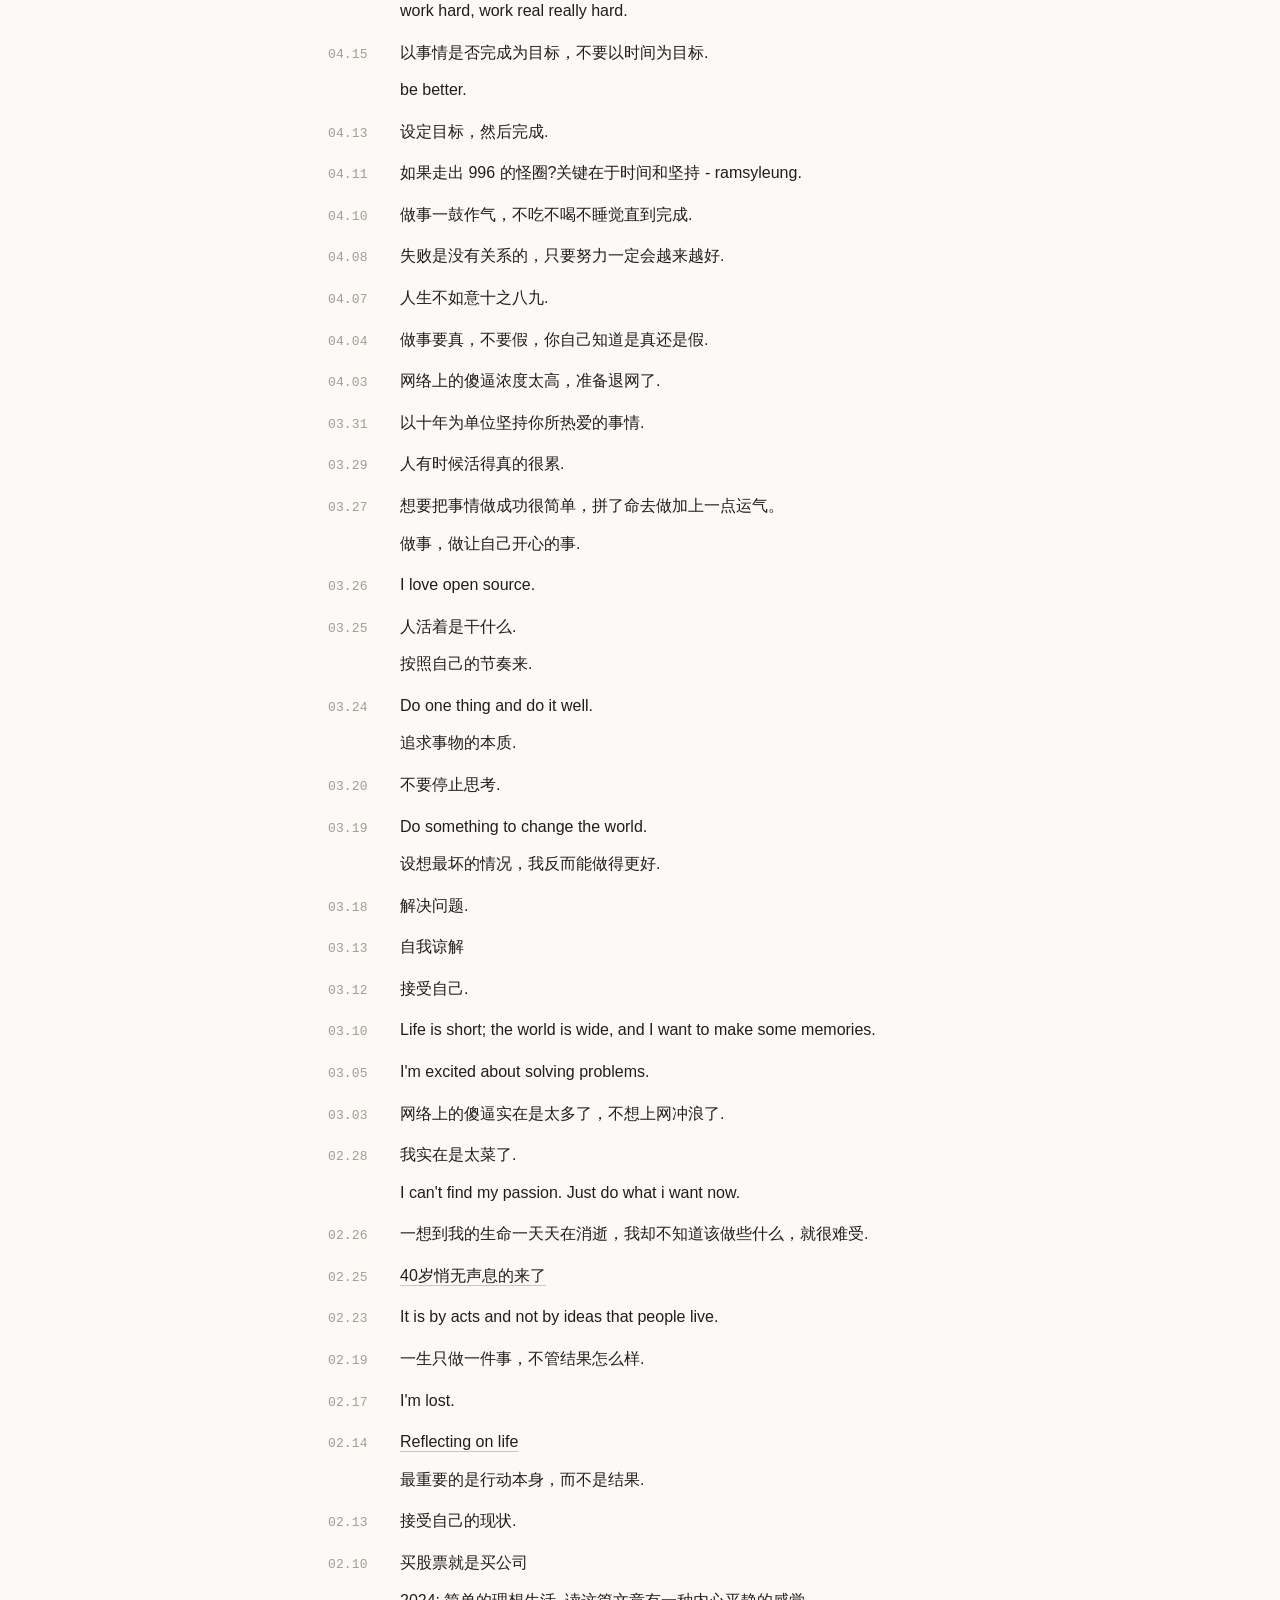
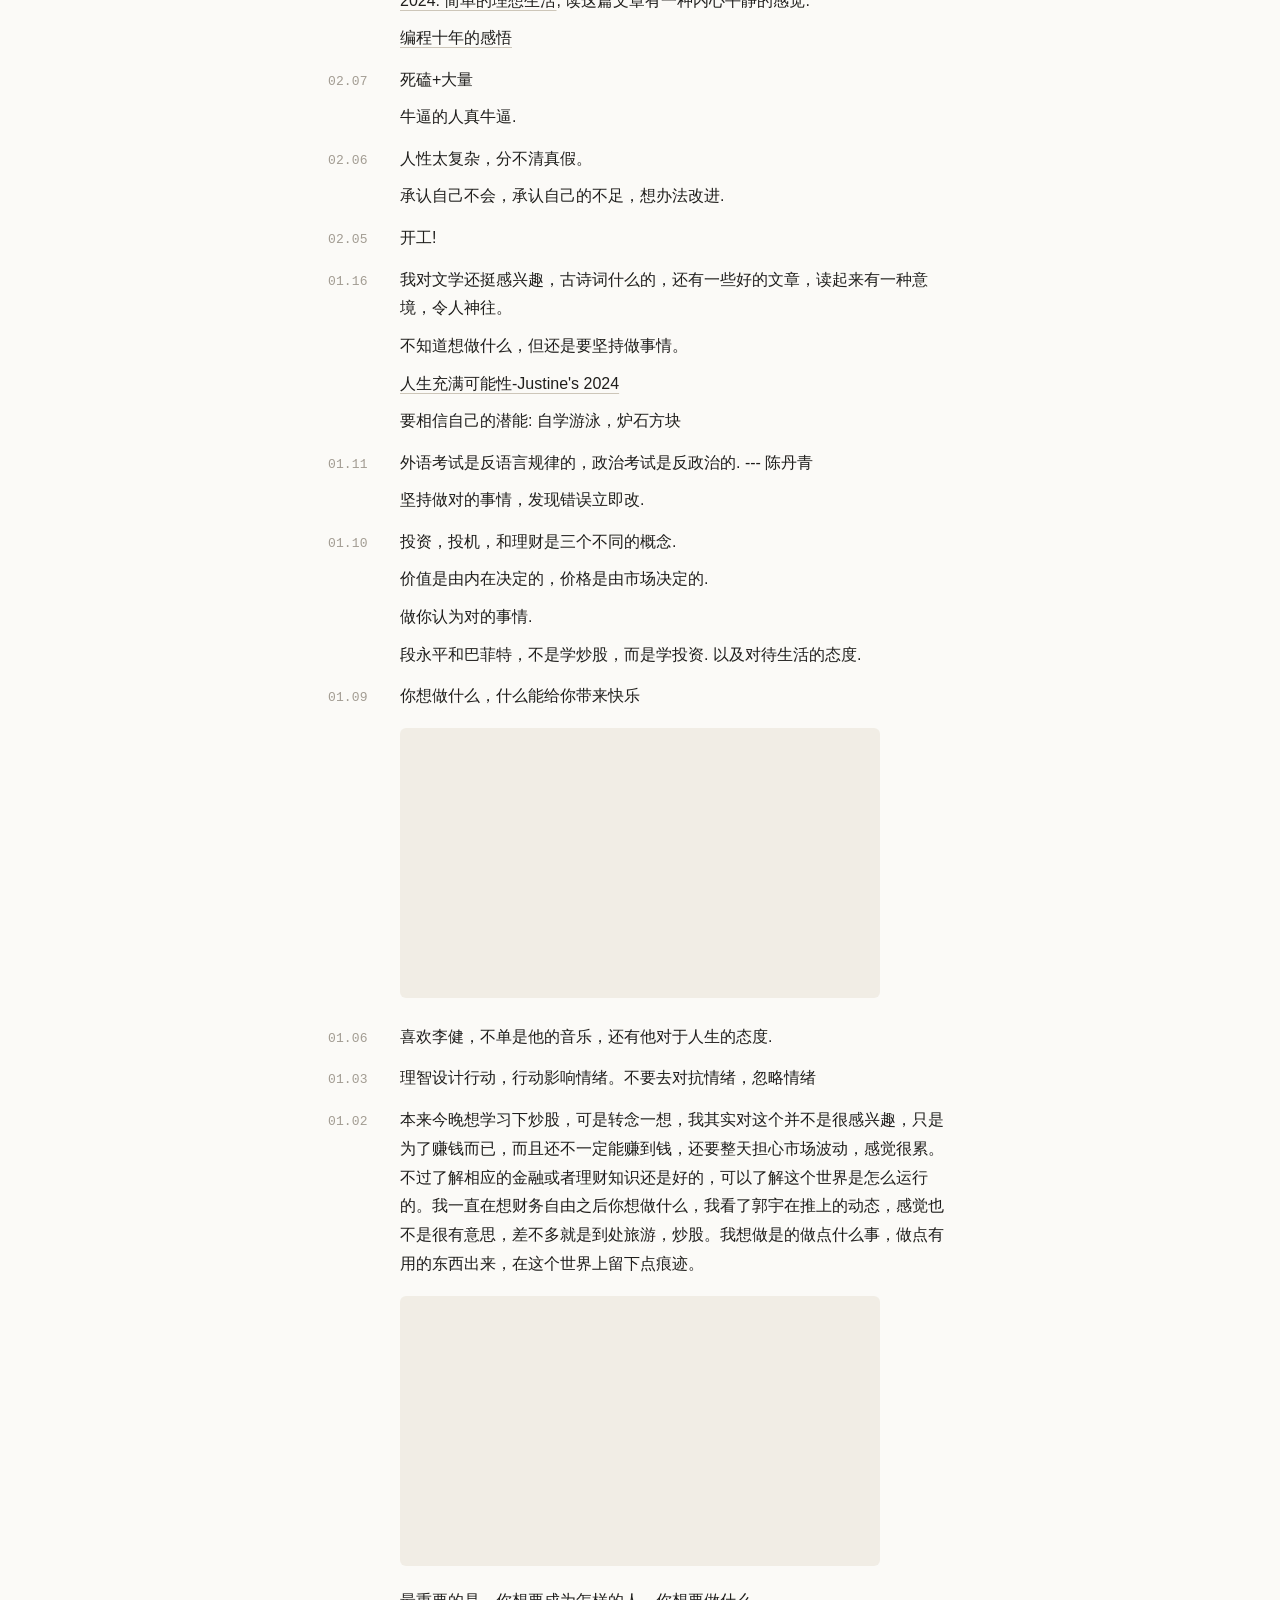
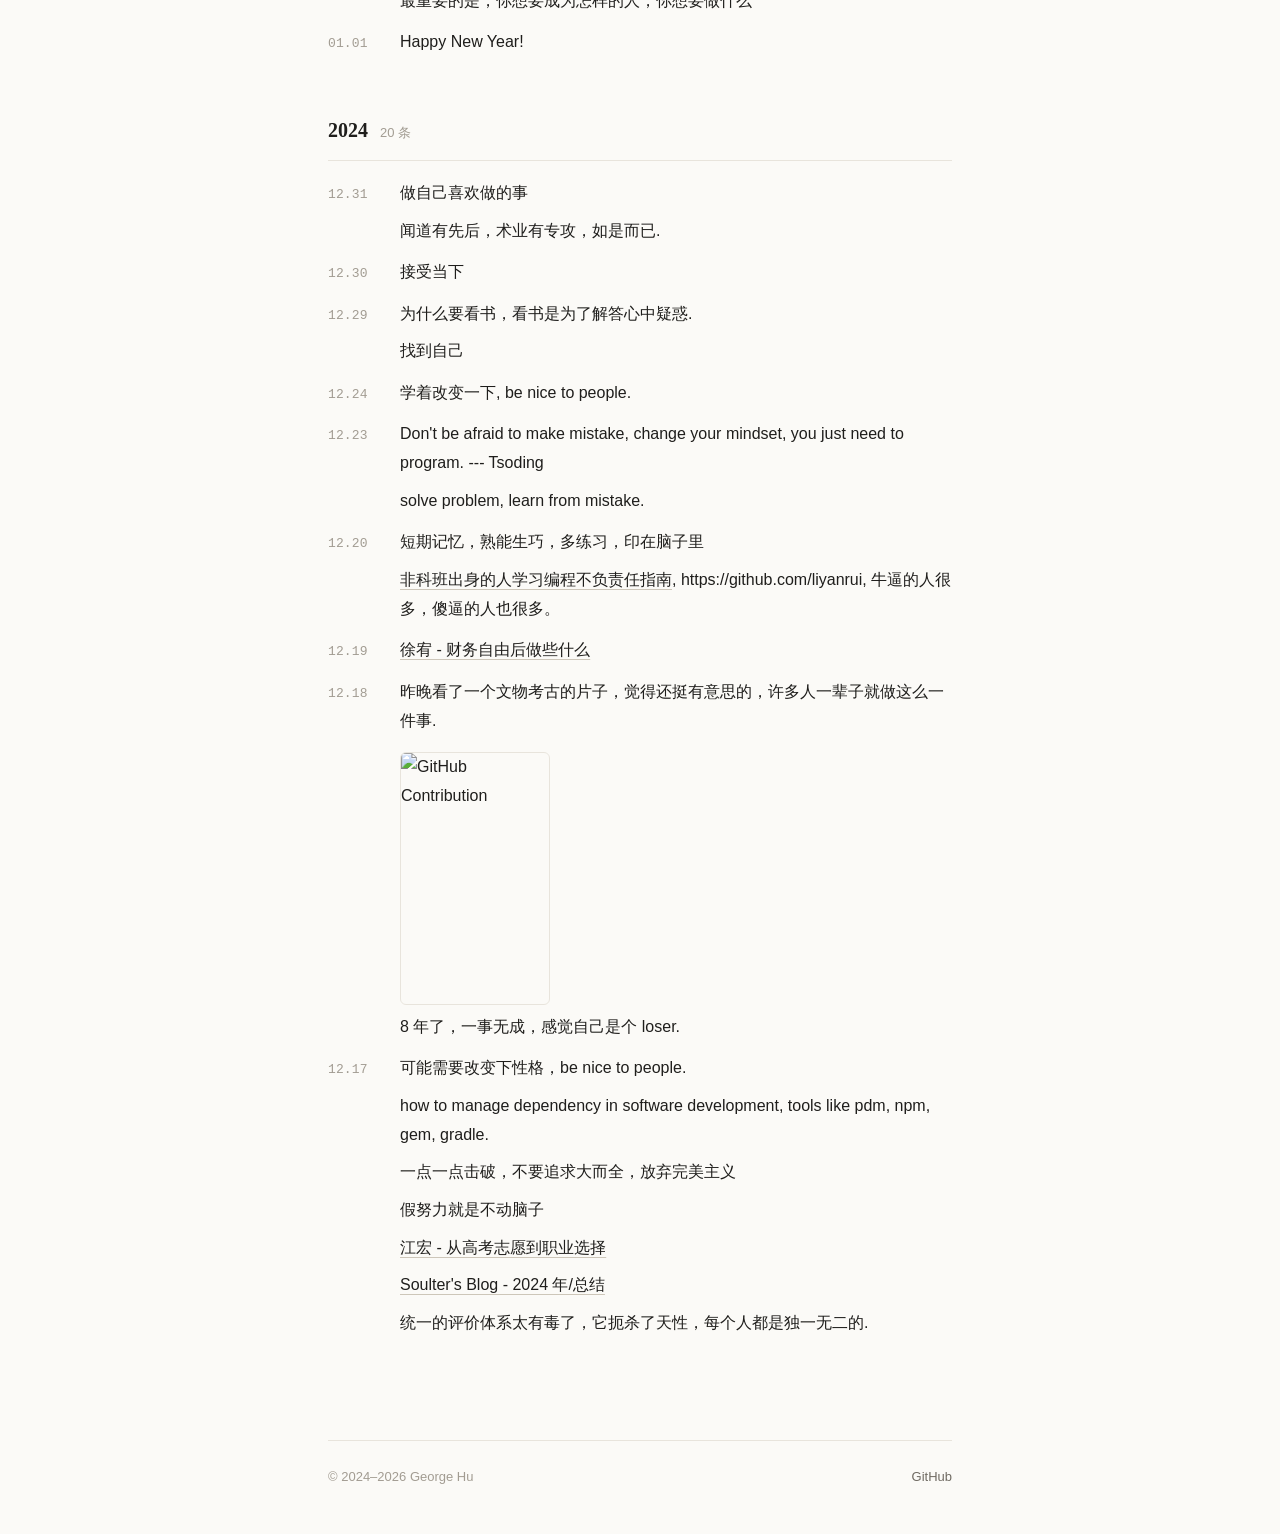
==== commit 53dedd97: "Update" ====
--- a/index.html
+++ b/index.html
@@ -21,6 +21,7 @@
 
         <!-- 新想法加在最上面：<li>YYYY.MM.DD 内容</li> -->
         <ul class="thoughts">
+			<li>2026.11.10 一点一点积累.</li>
             <li>2026.11.04 耐心等待.</li>
             <li>2026.11.03 不要停下来.</li>
             <li>2026.09.08 慢一点不会影响什么，只会让你更好的成为你自己.</li>
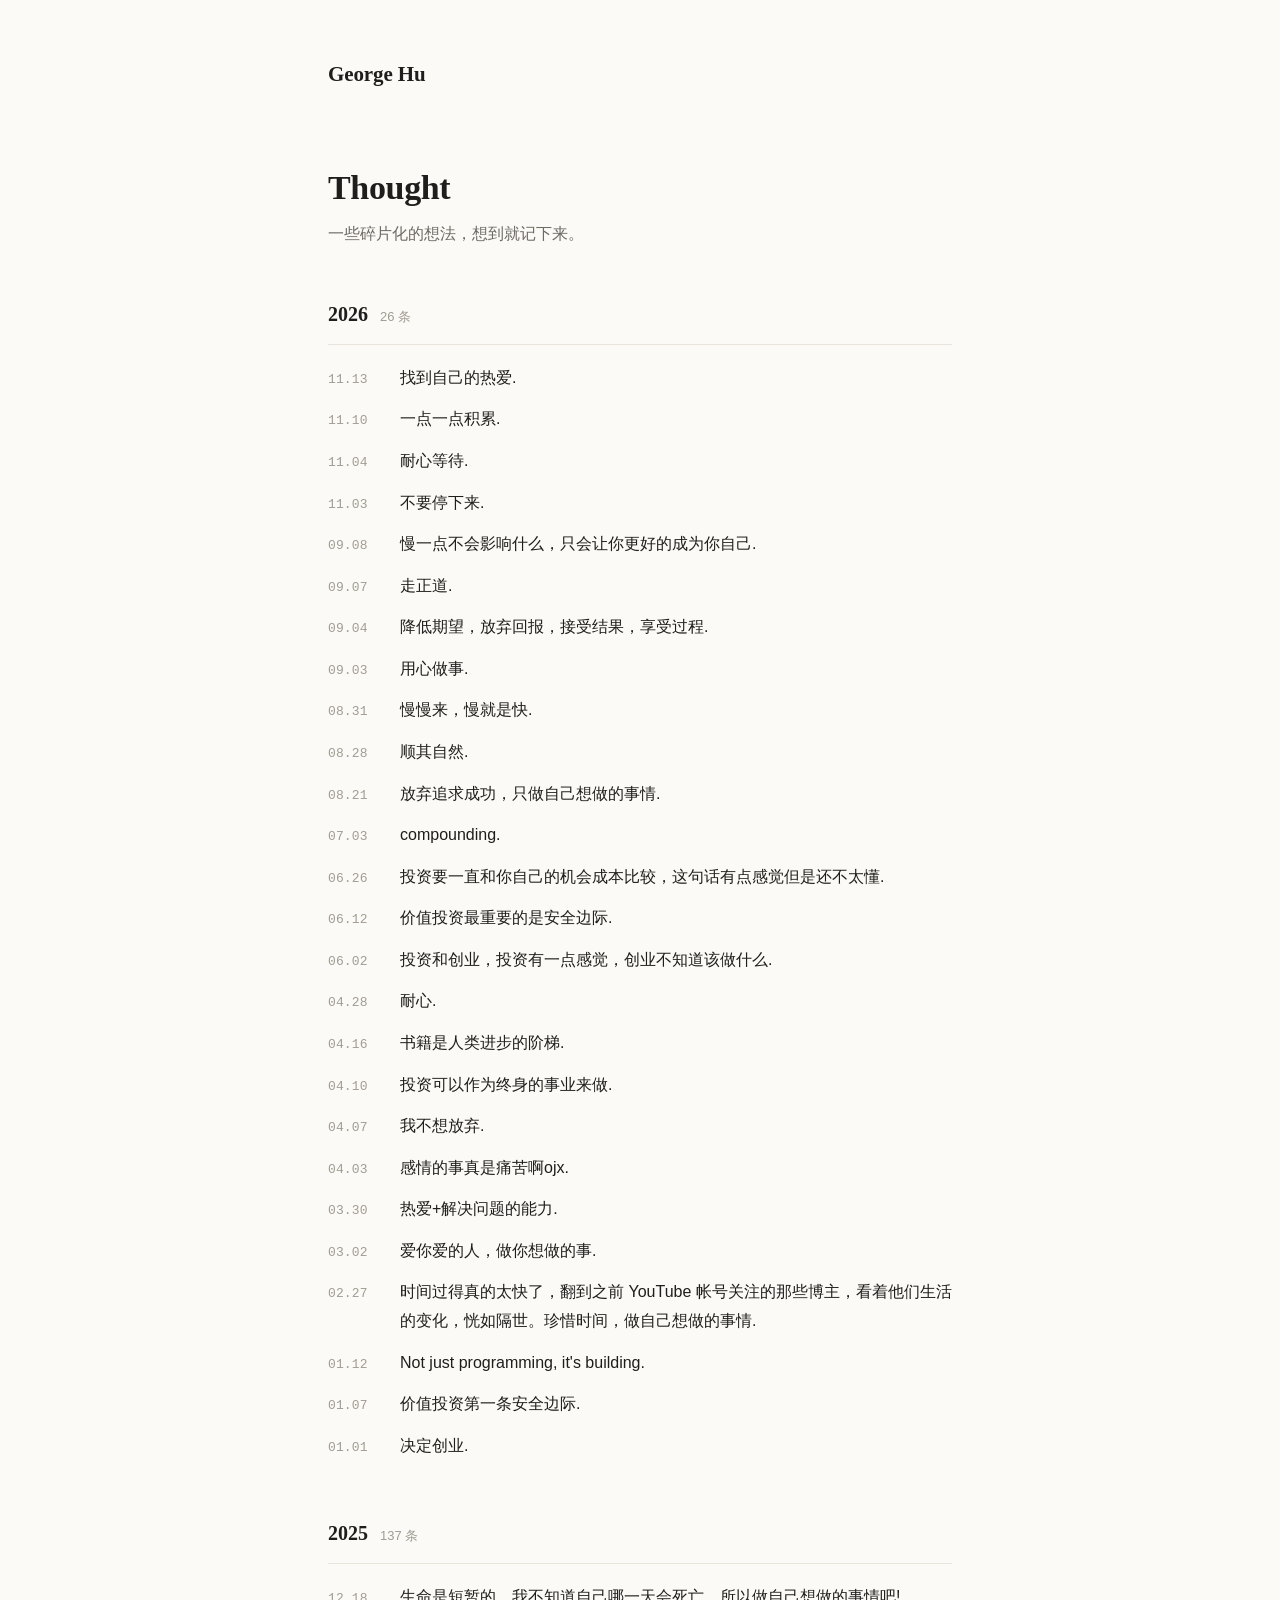
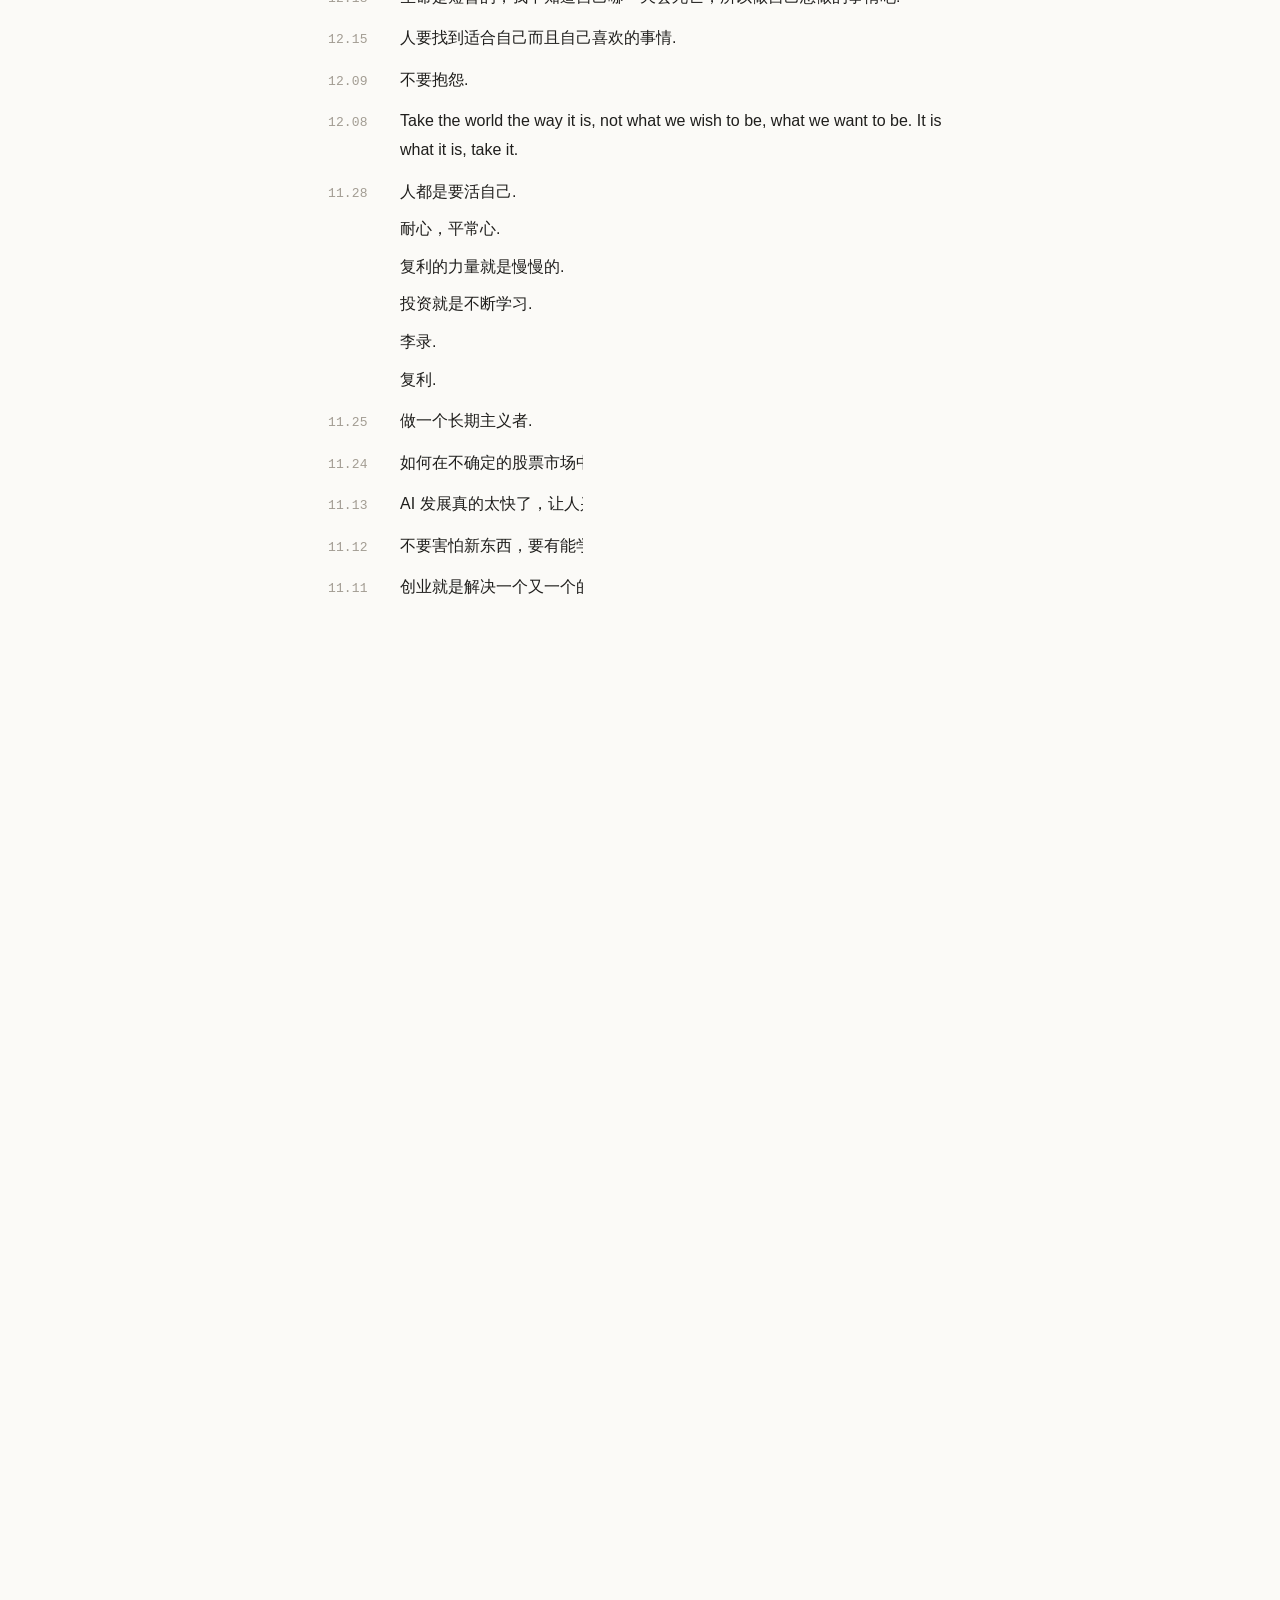
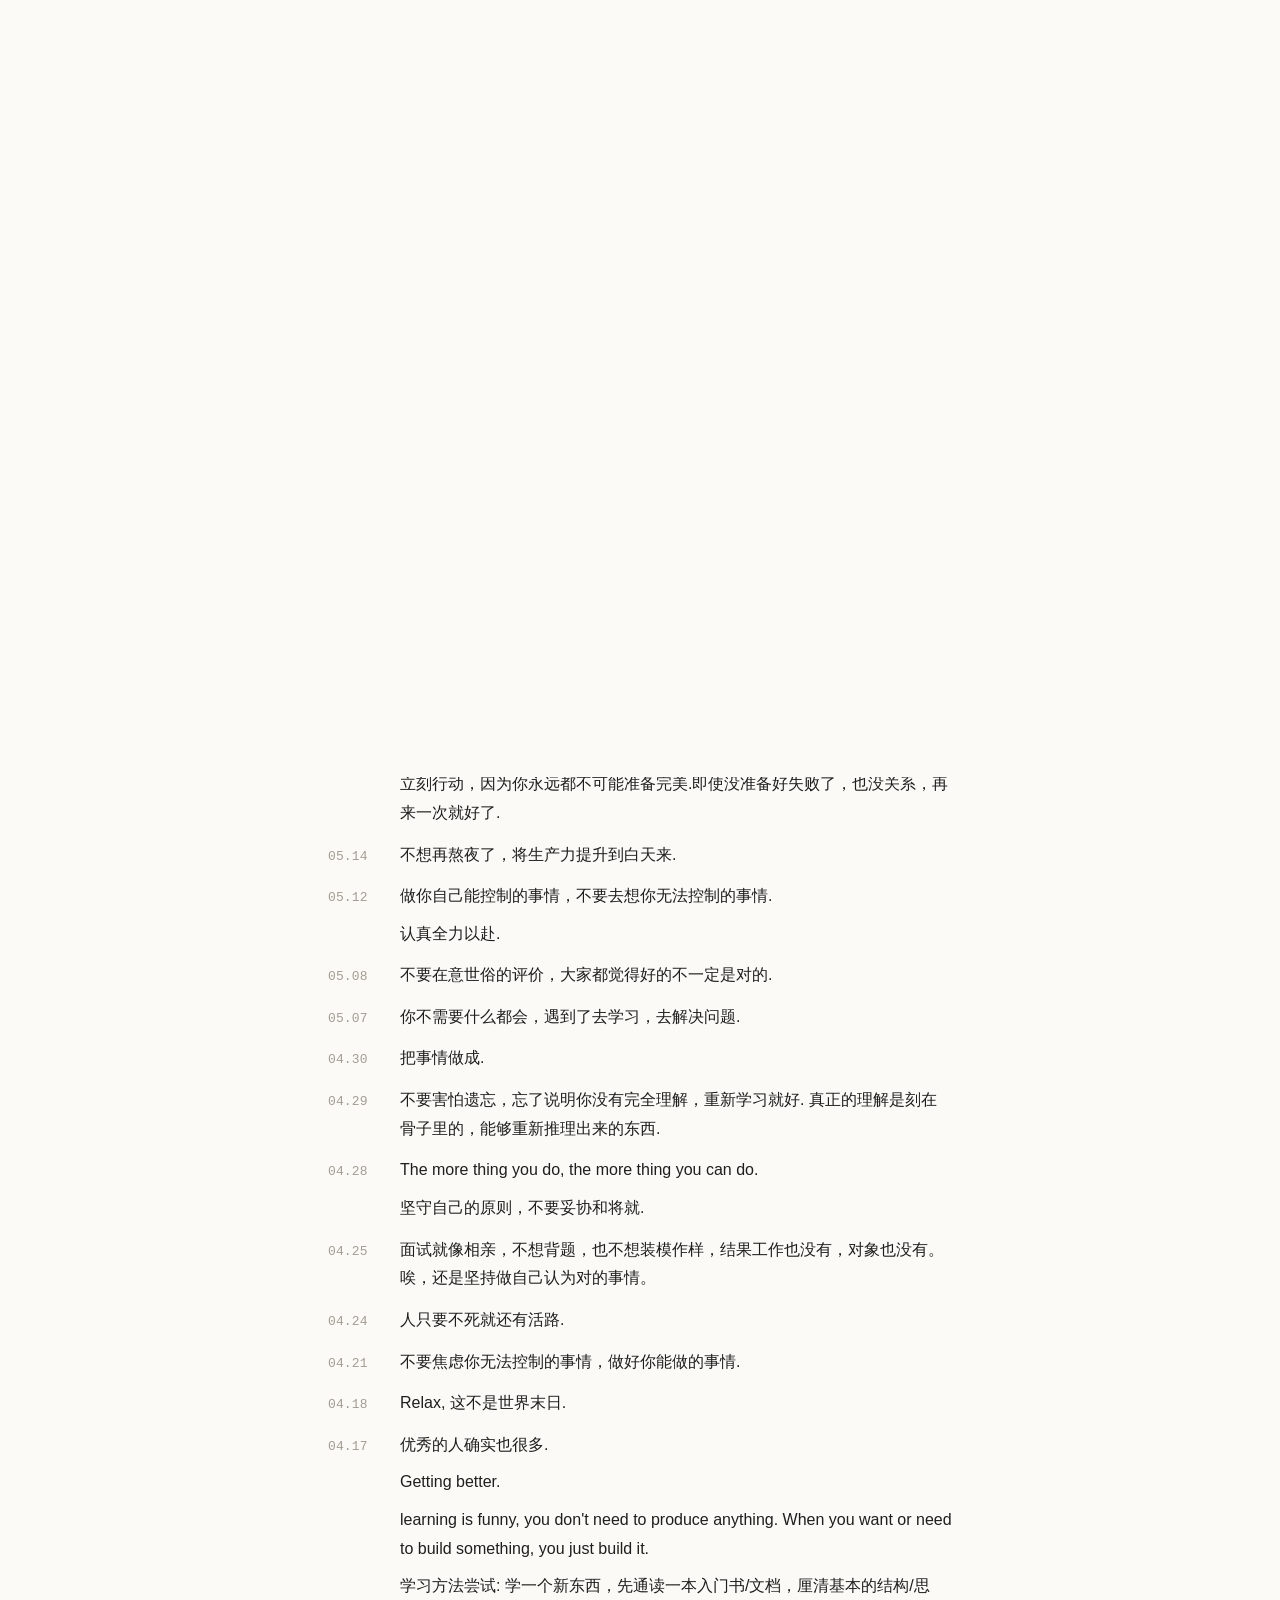
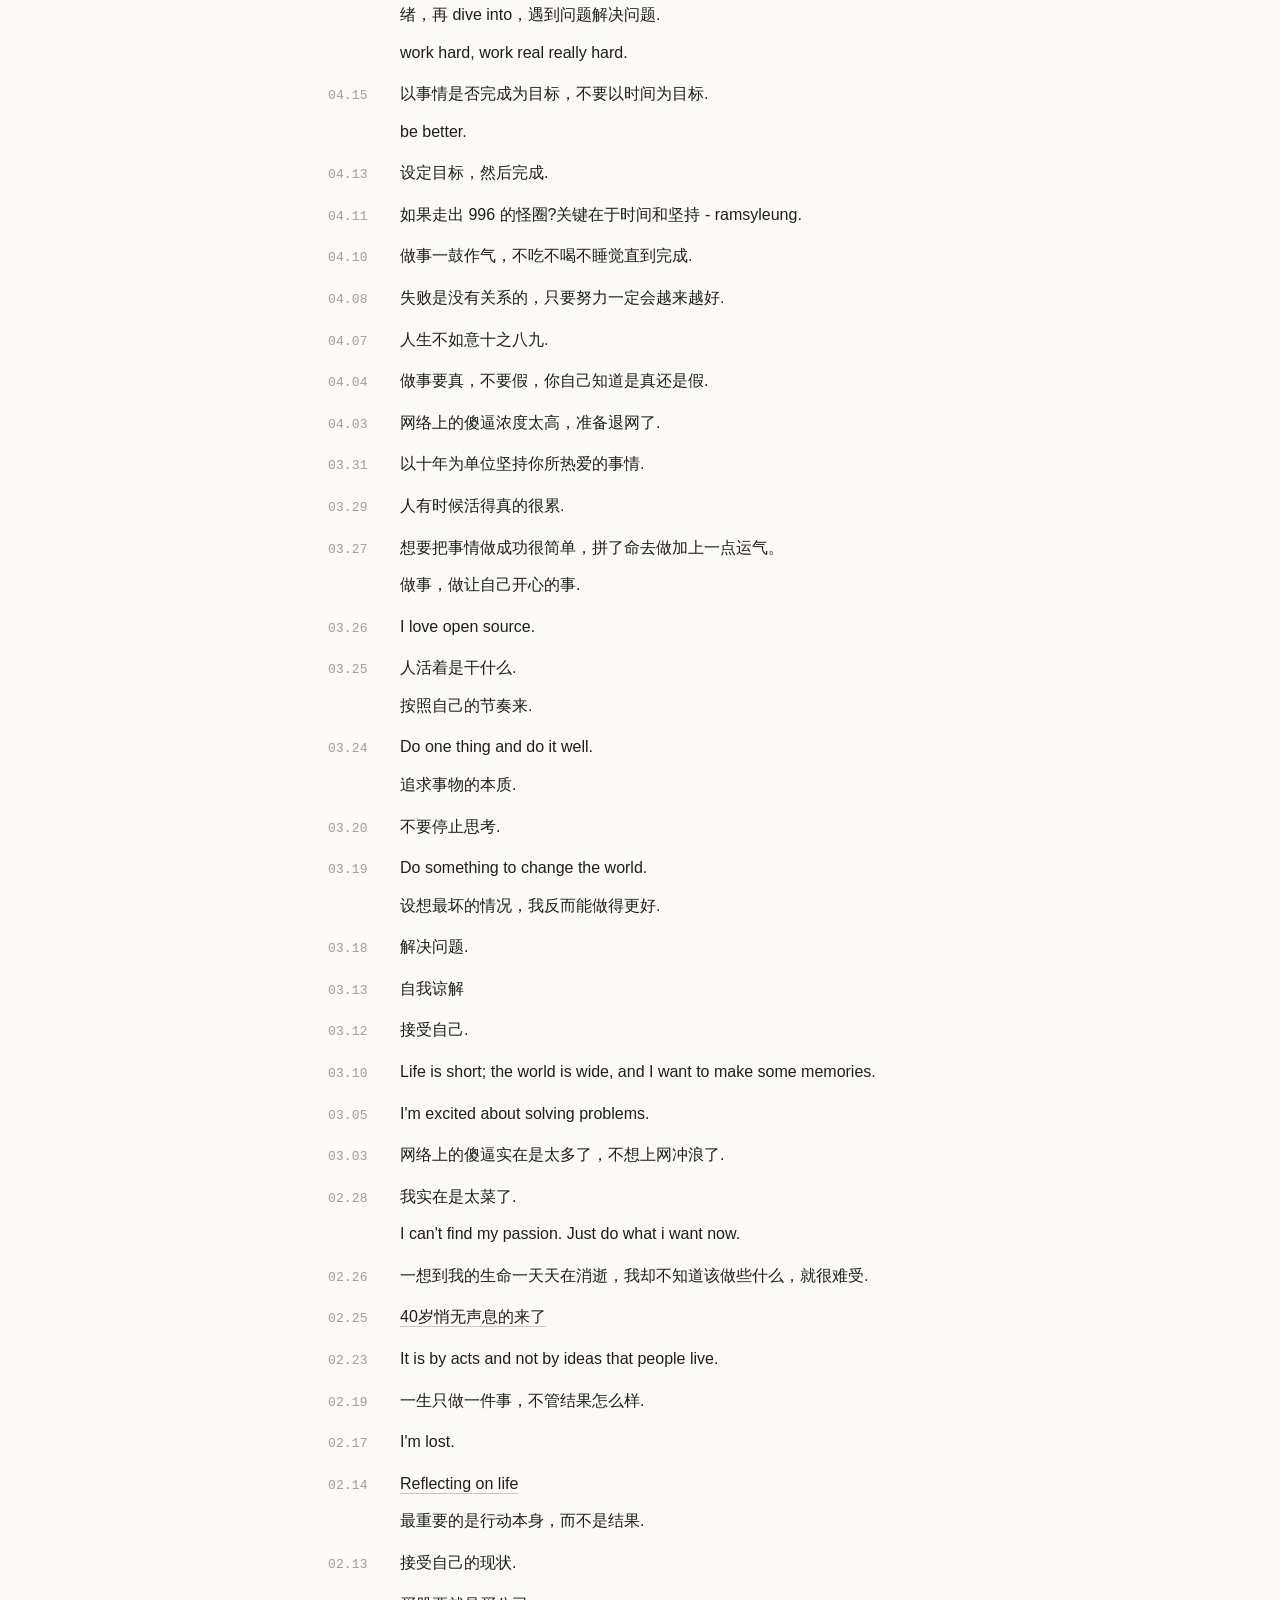
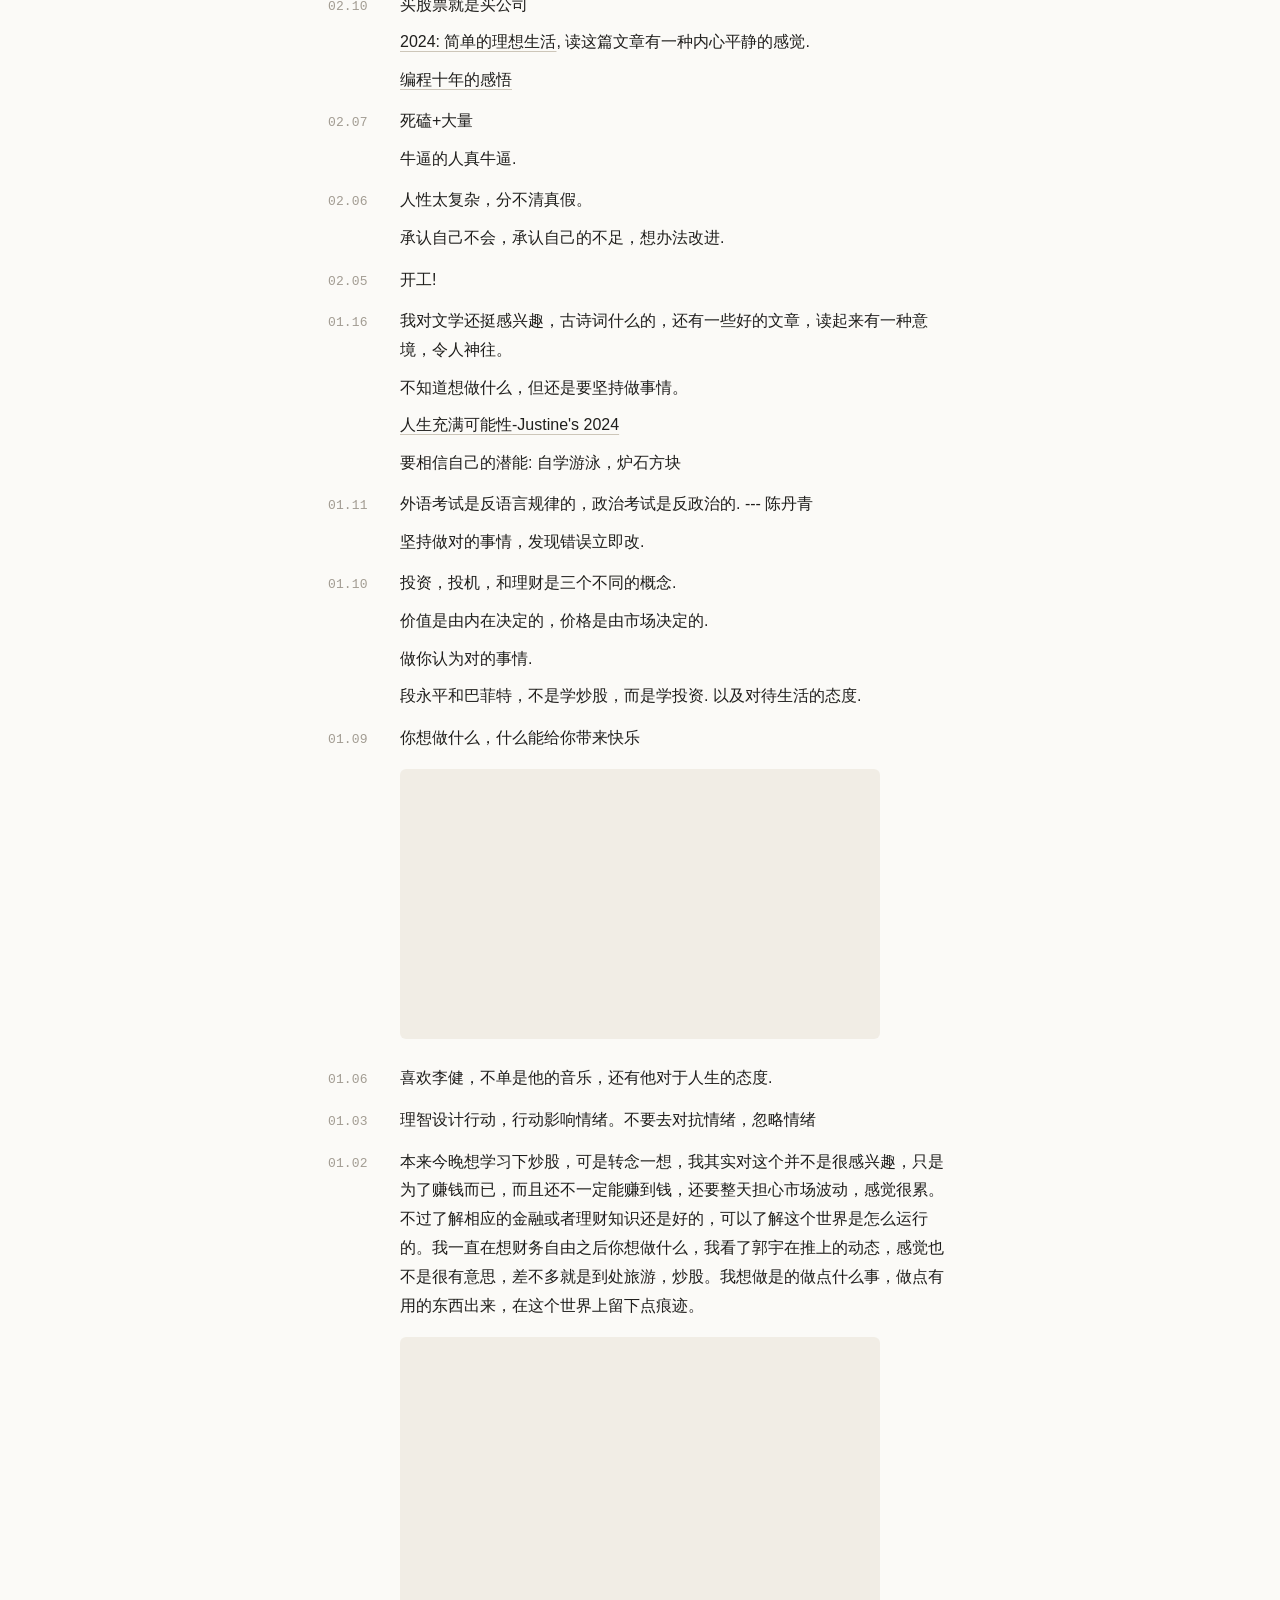
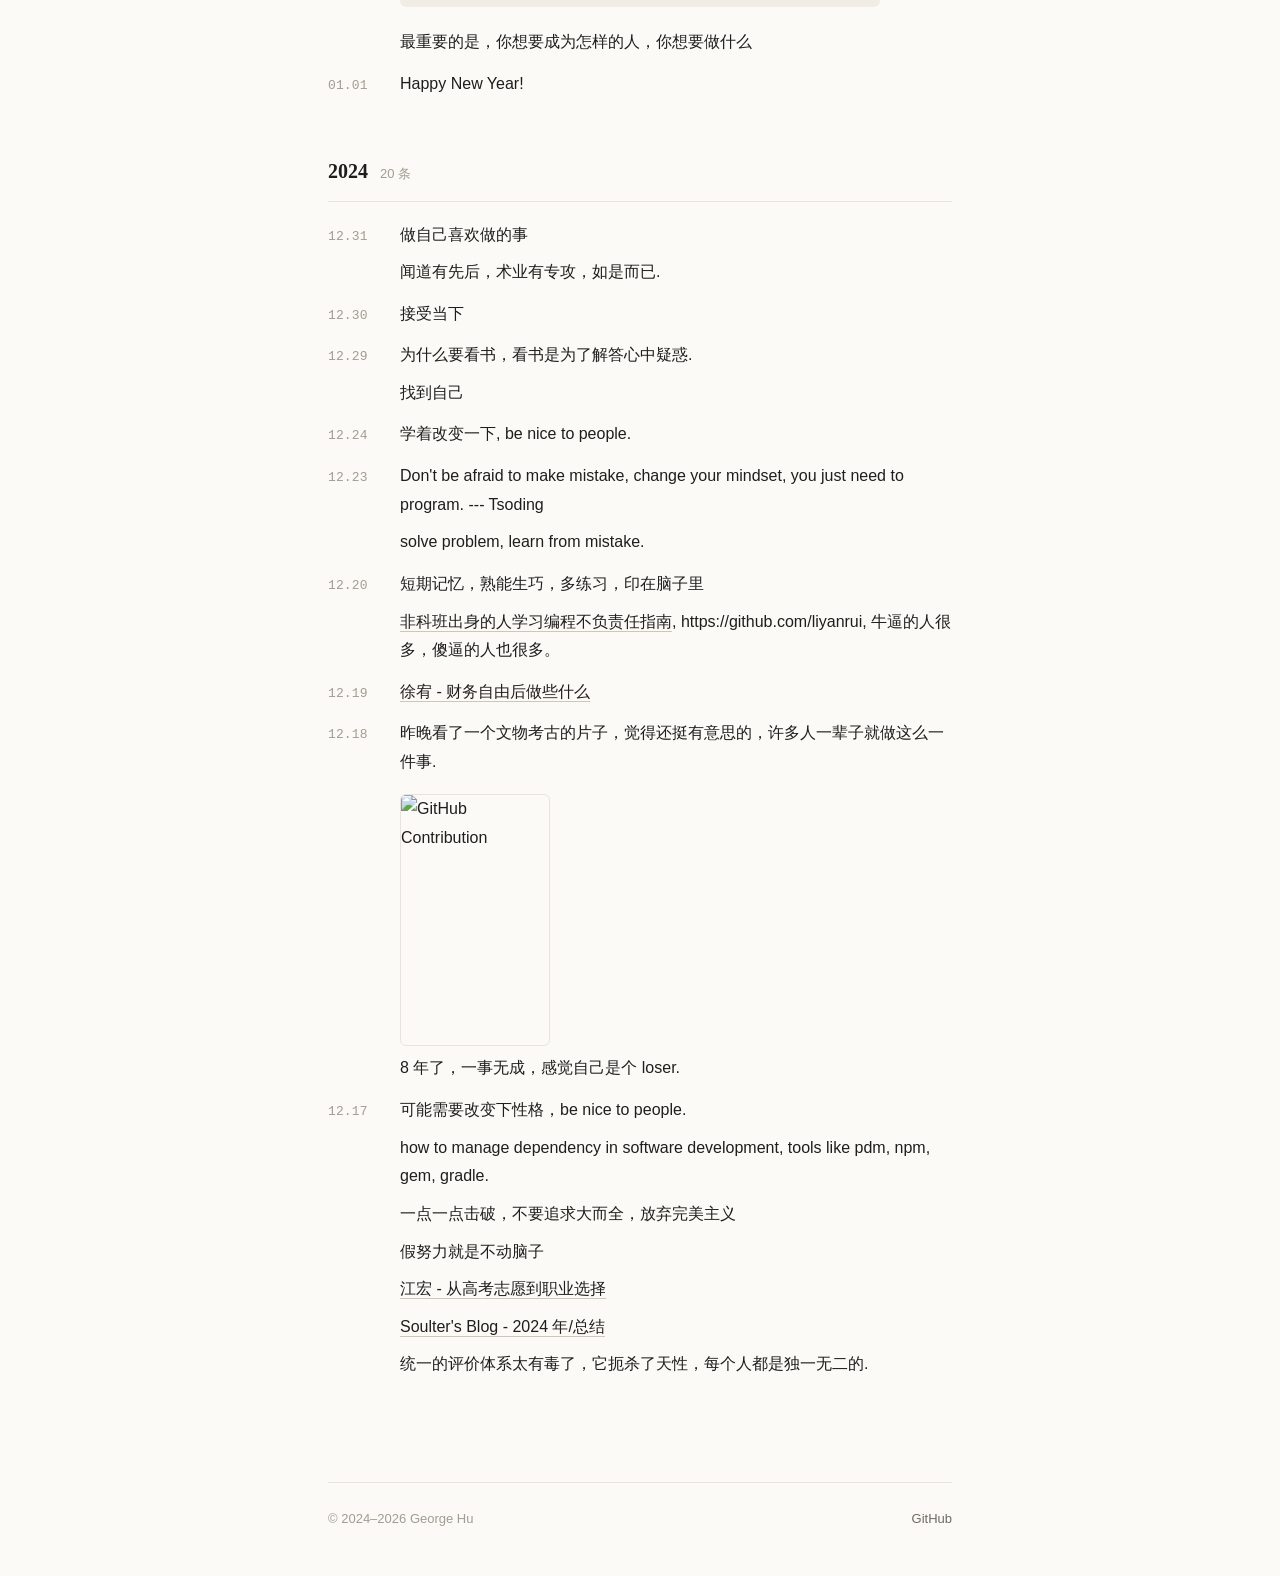
==== commit c3359092: "Add new thought entry for November 13, 2026" ====
--- a/index.html
+++ b/index.html
@@ -21,6 +21,7 @@
 
         <!-- 新想法加在最上面：<li>YYYY.MM.DD 内容</li> -->
         <ul class="thoughts">
+			<li>2026.11.13 找到自己的热爱.</li>
 			<li>2026.11.10 一点一点积累.</li>
             <li>2026.11.04 耐心等待.</li>
             <li>2026.11.03 不要停下来.</li>
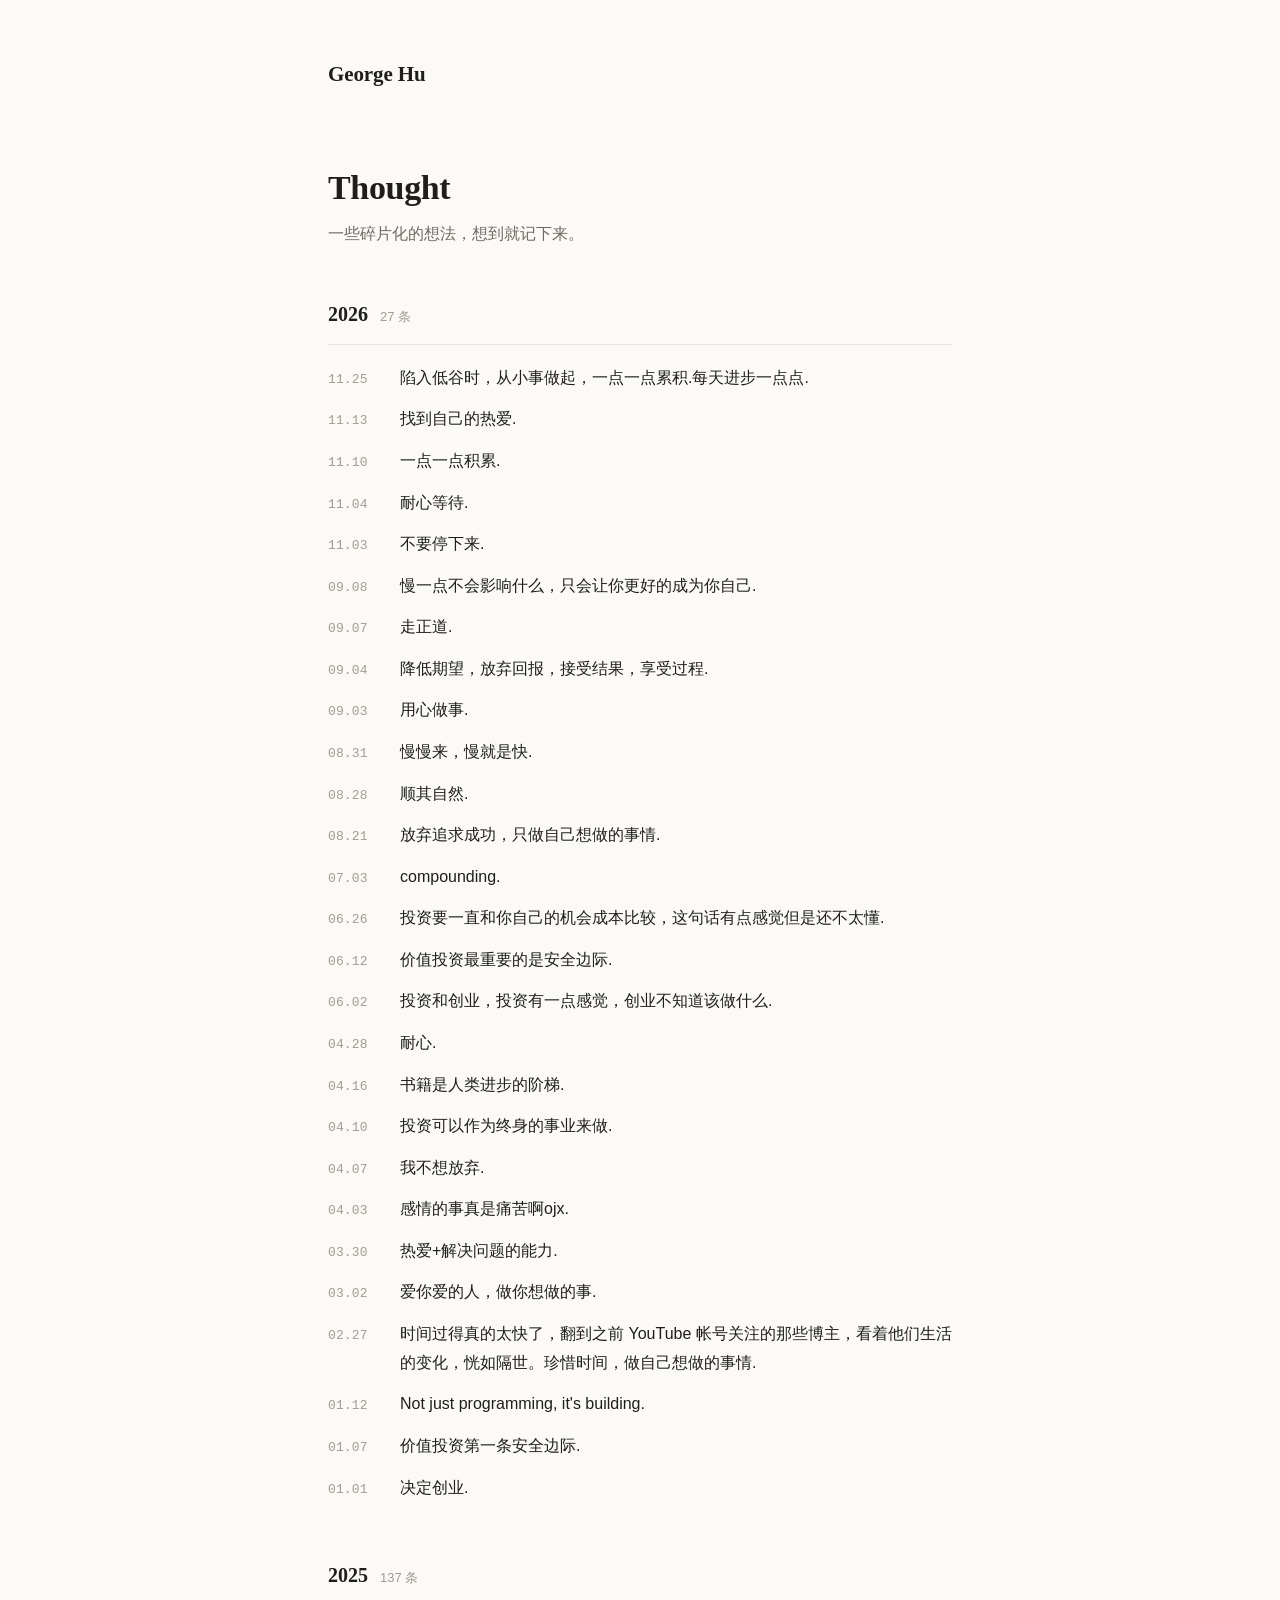
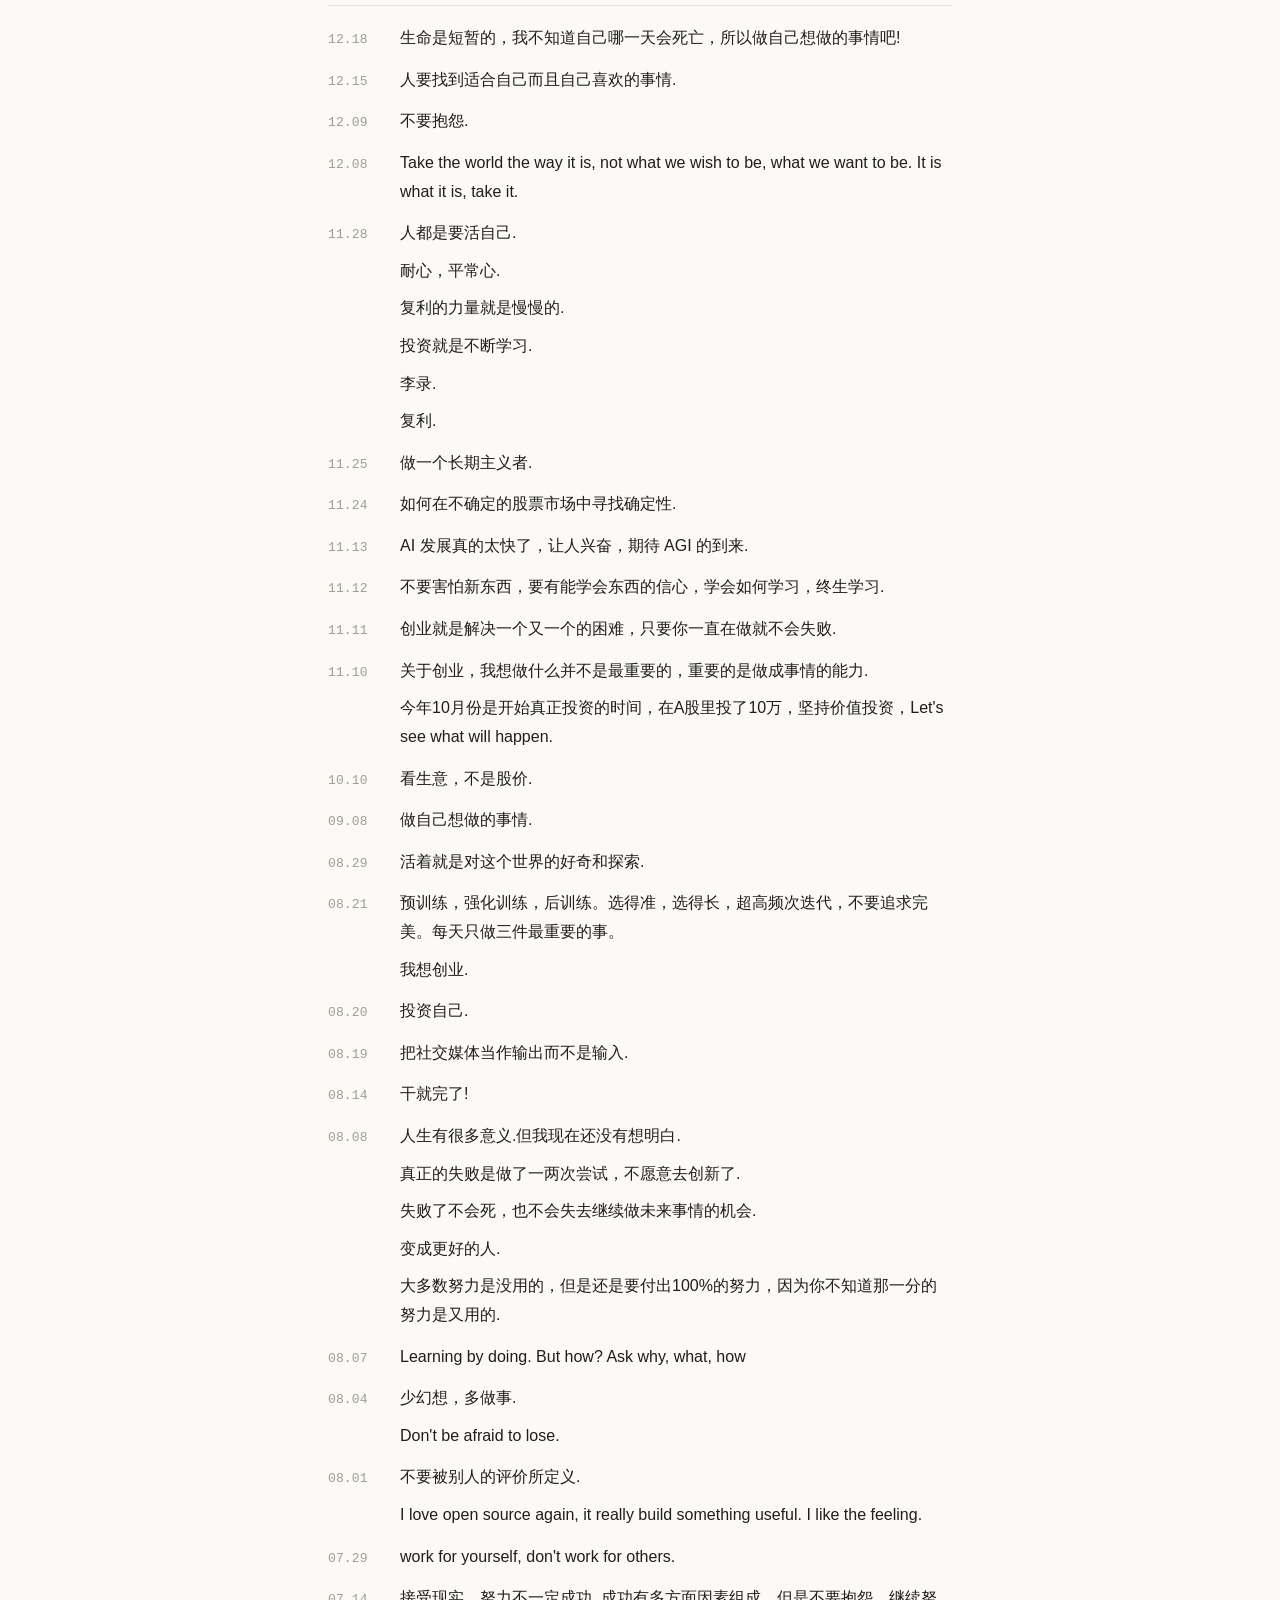
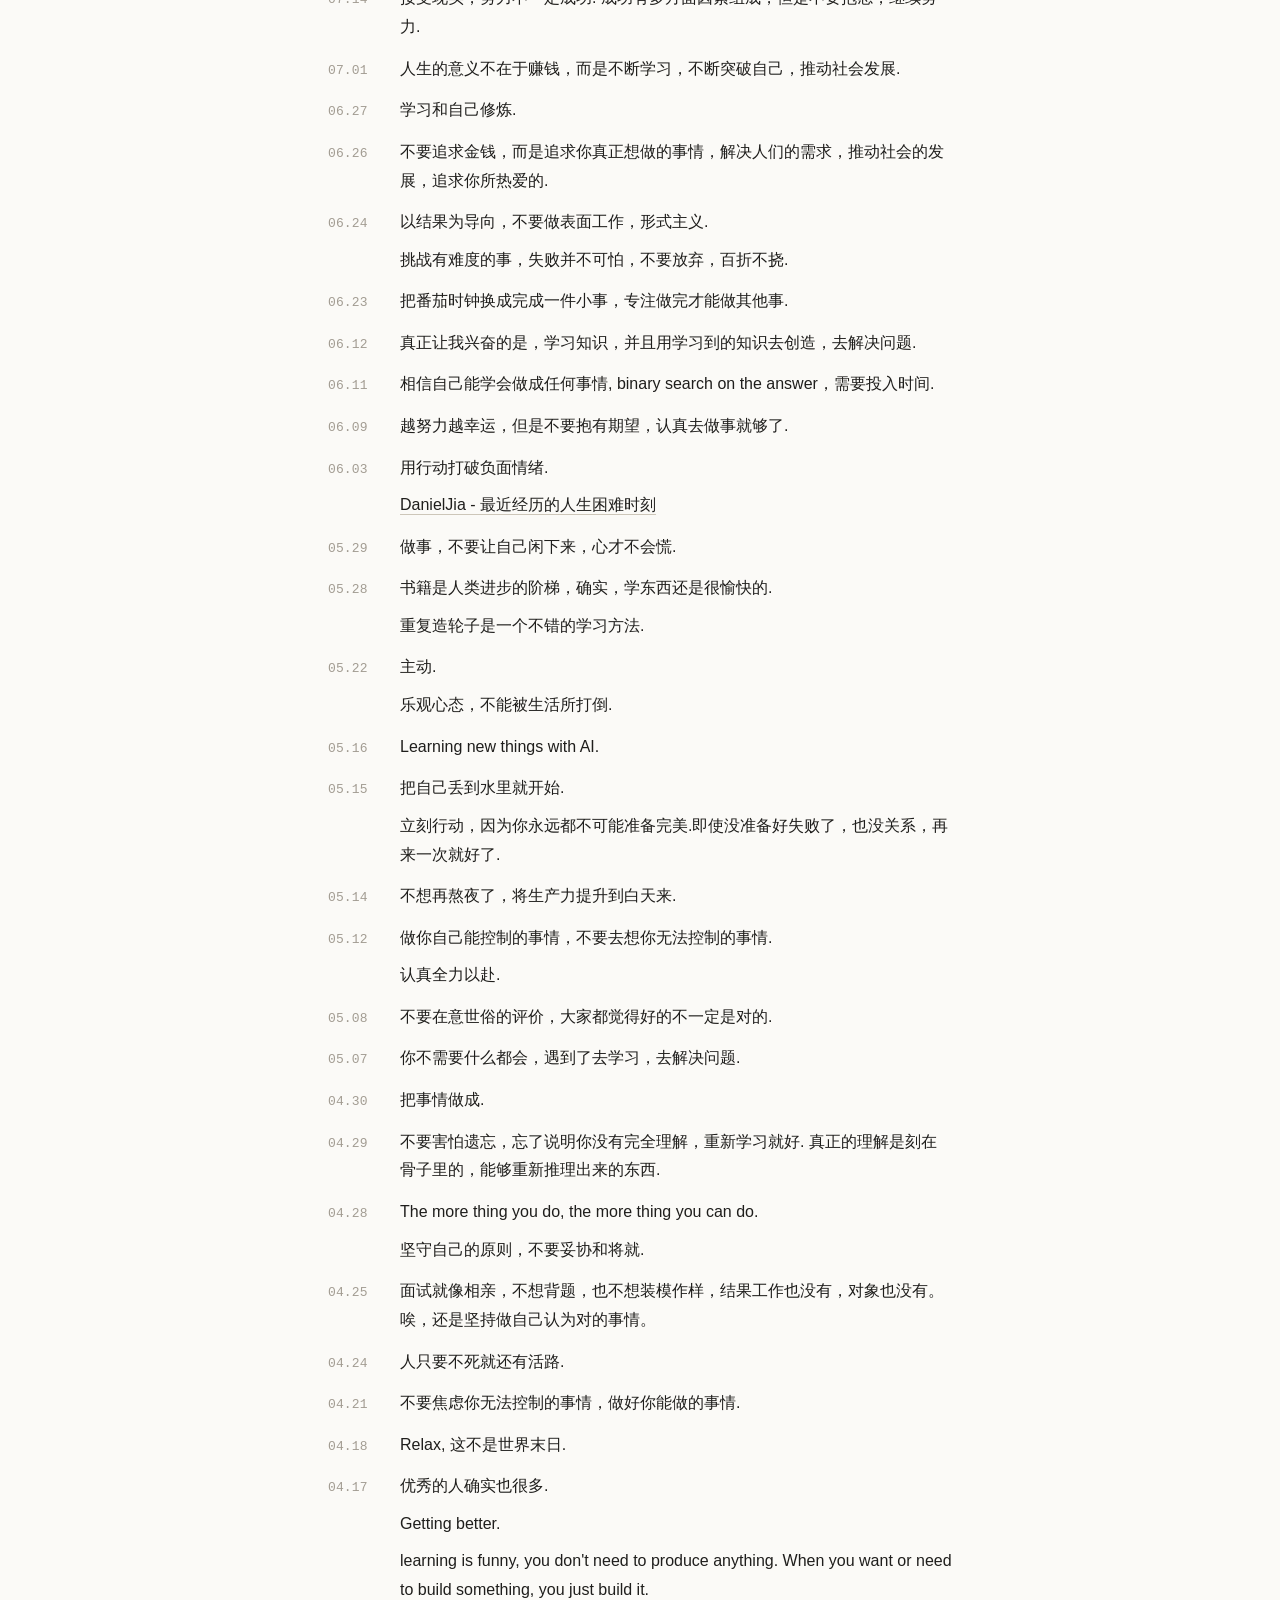
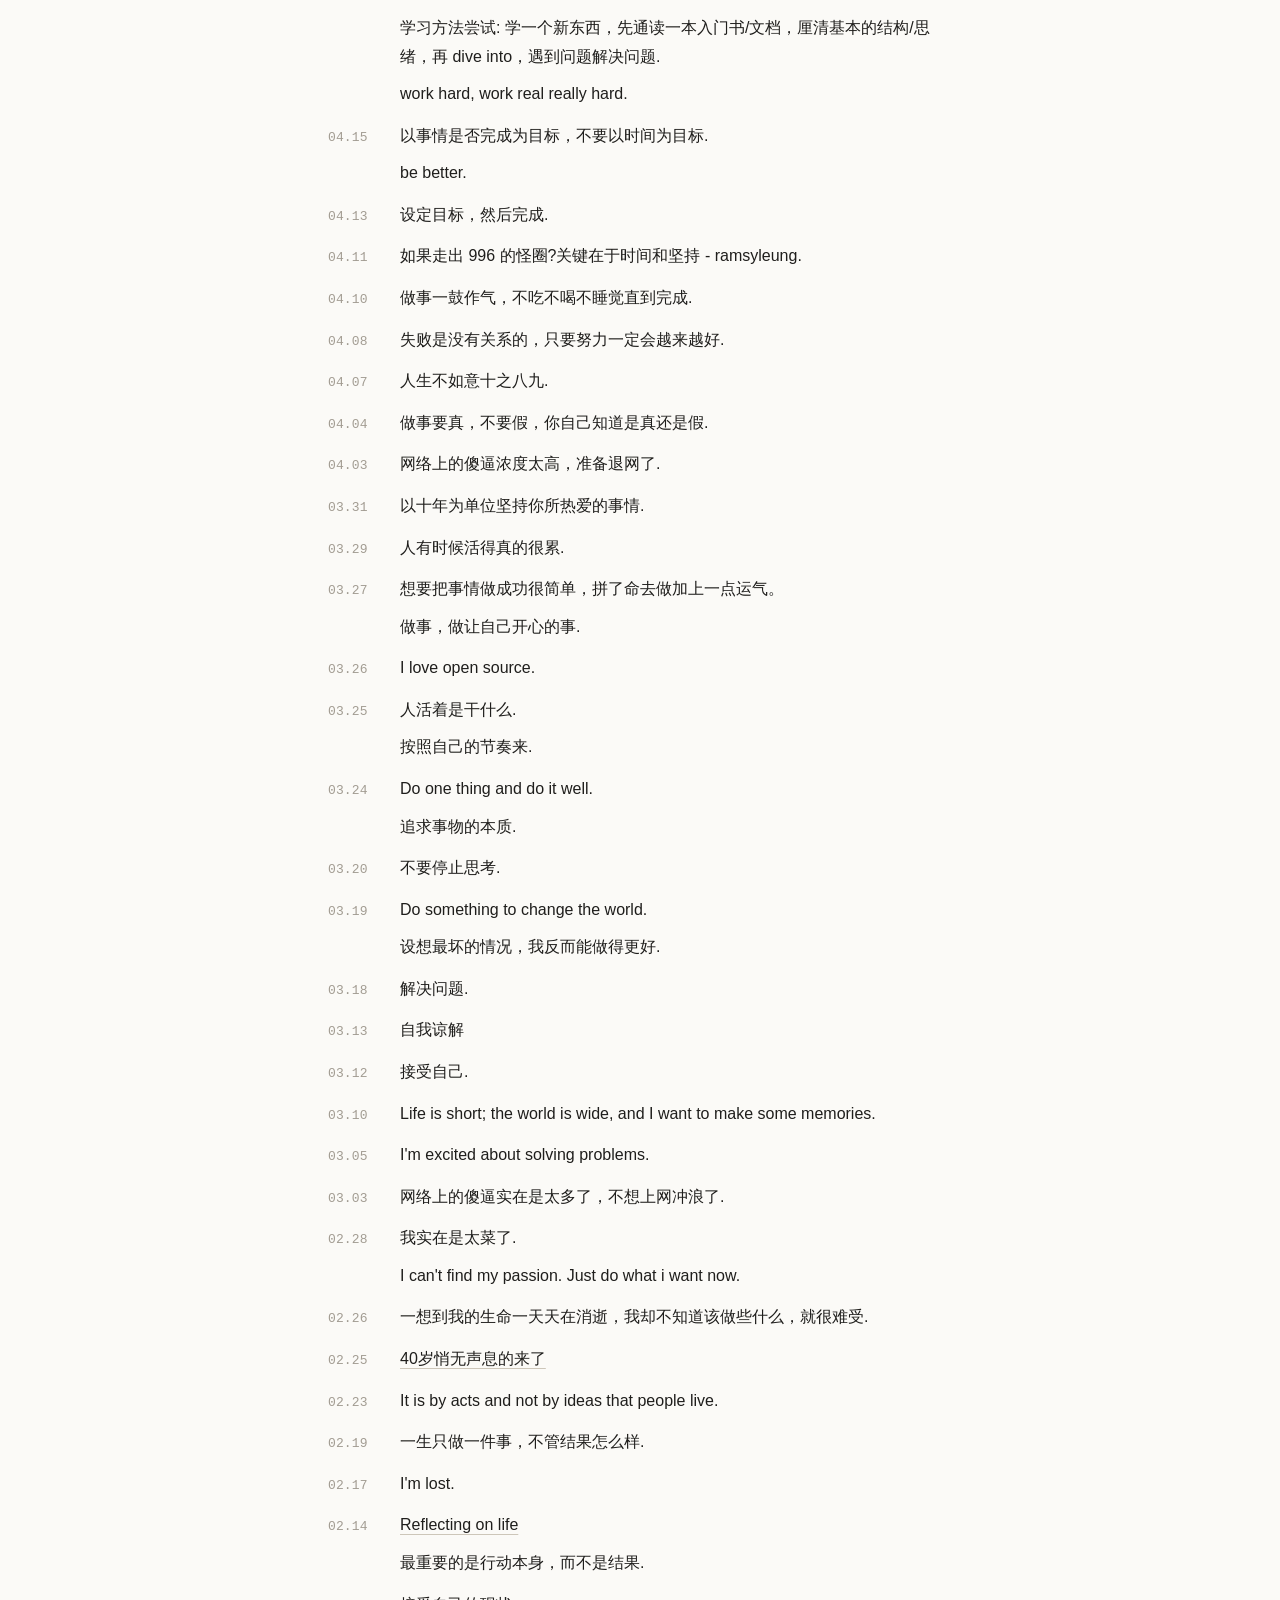
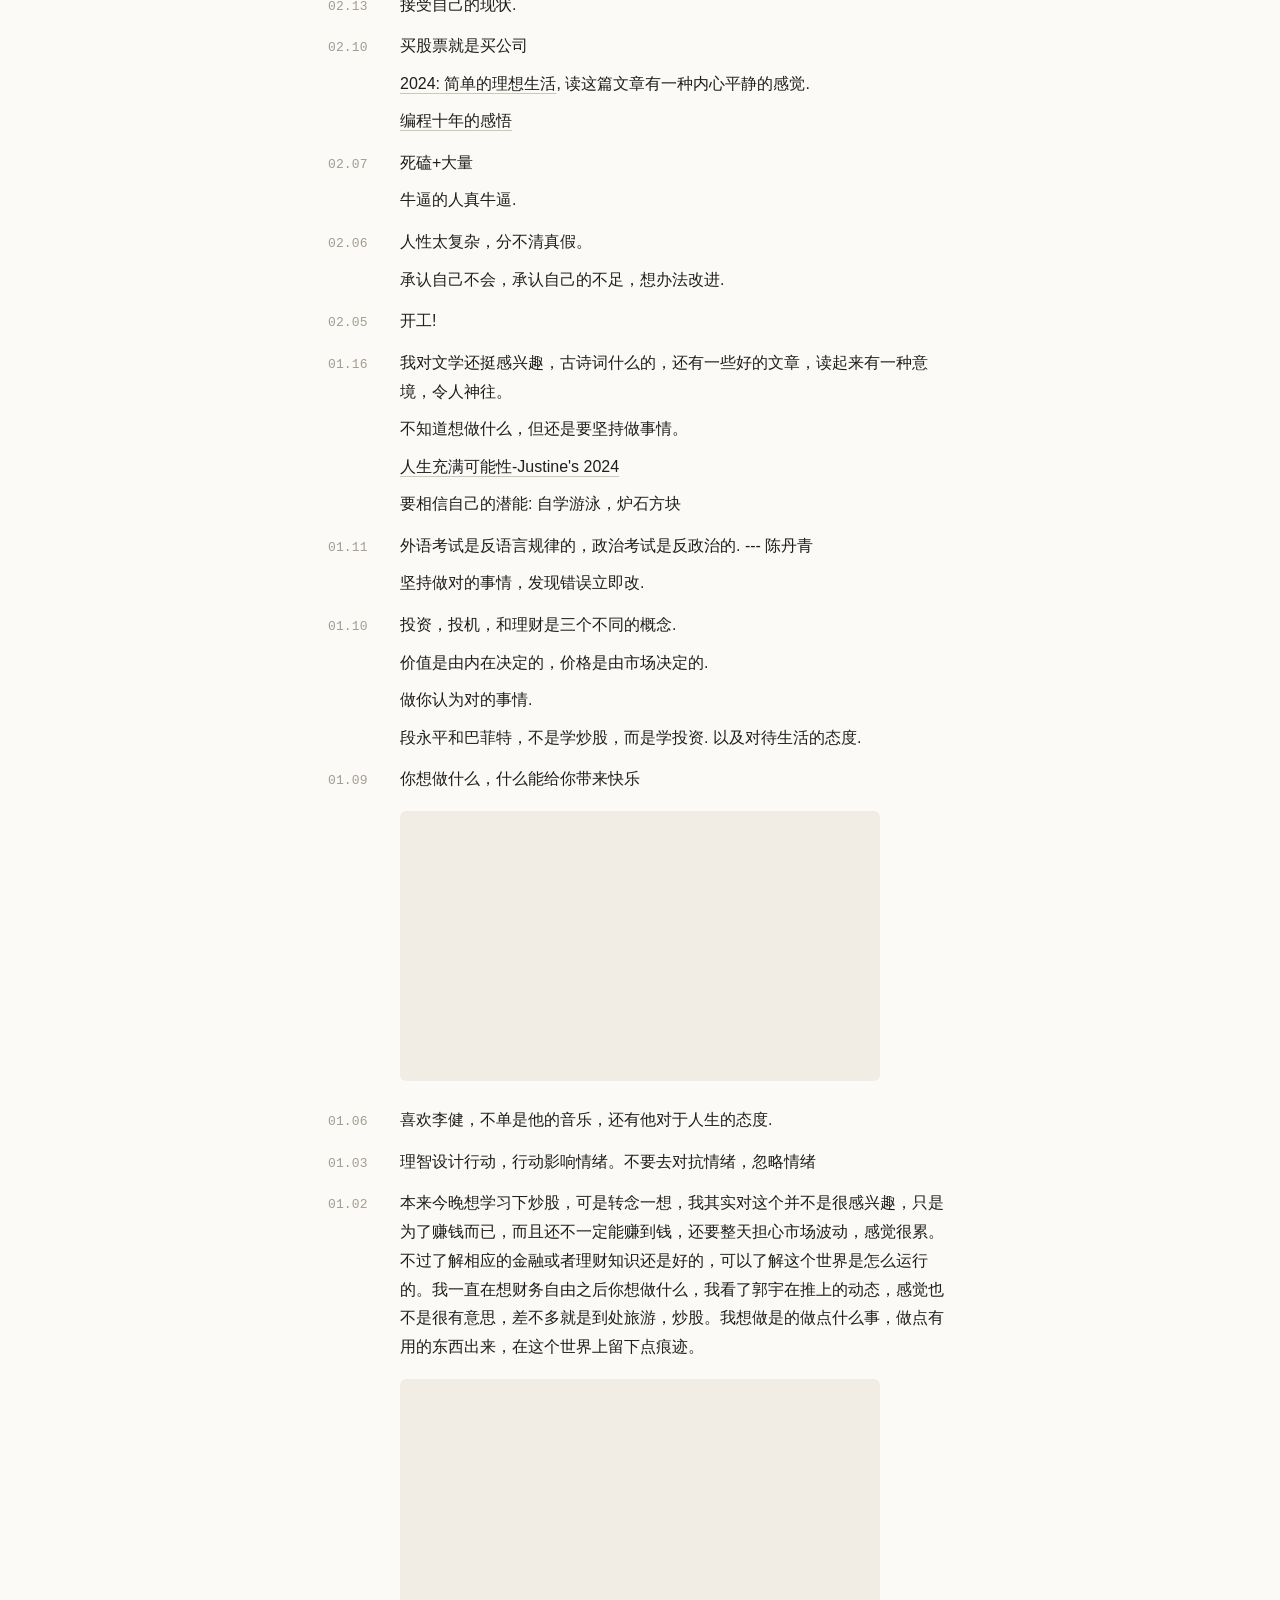
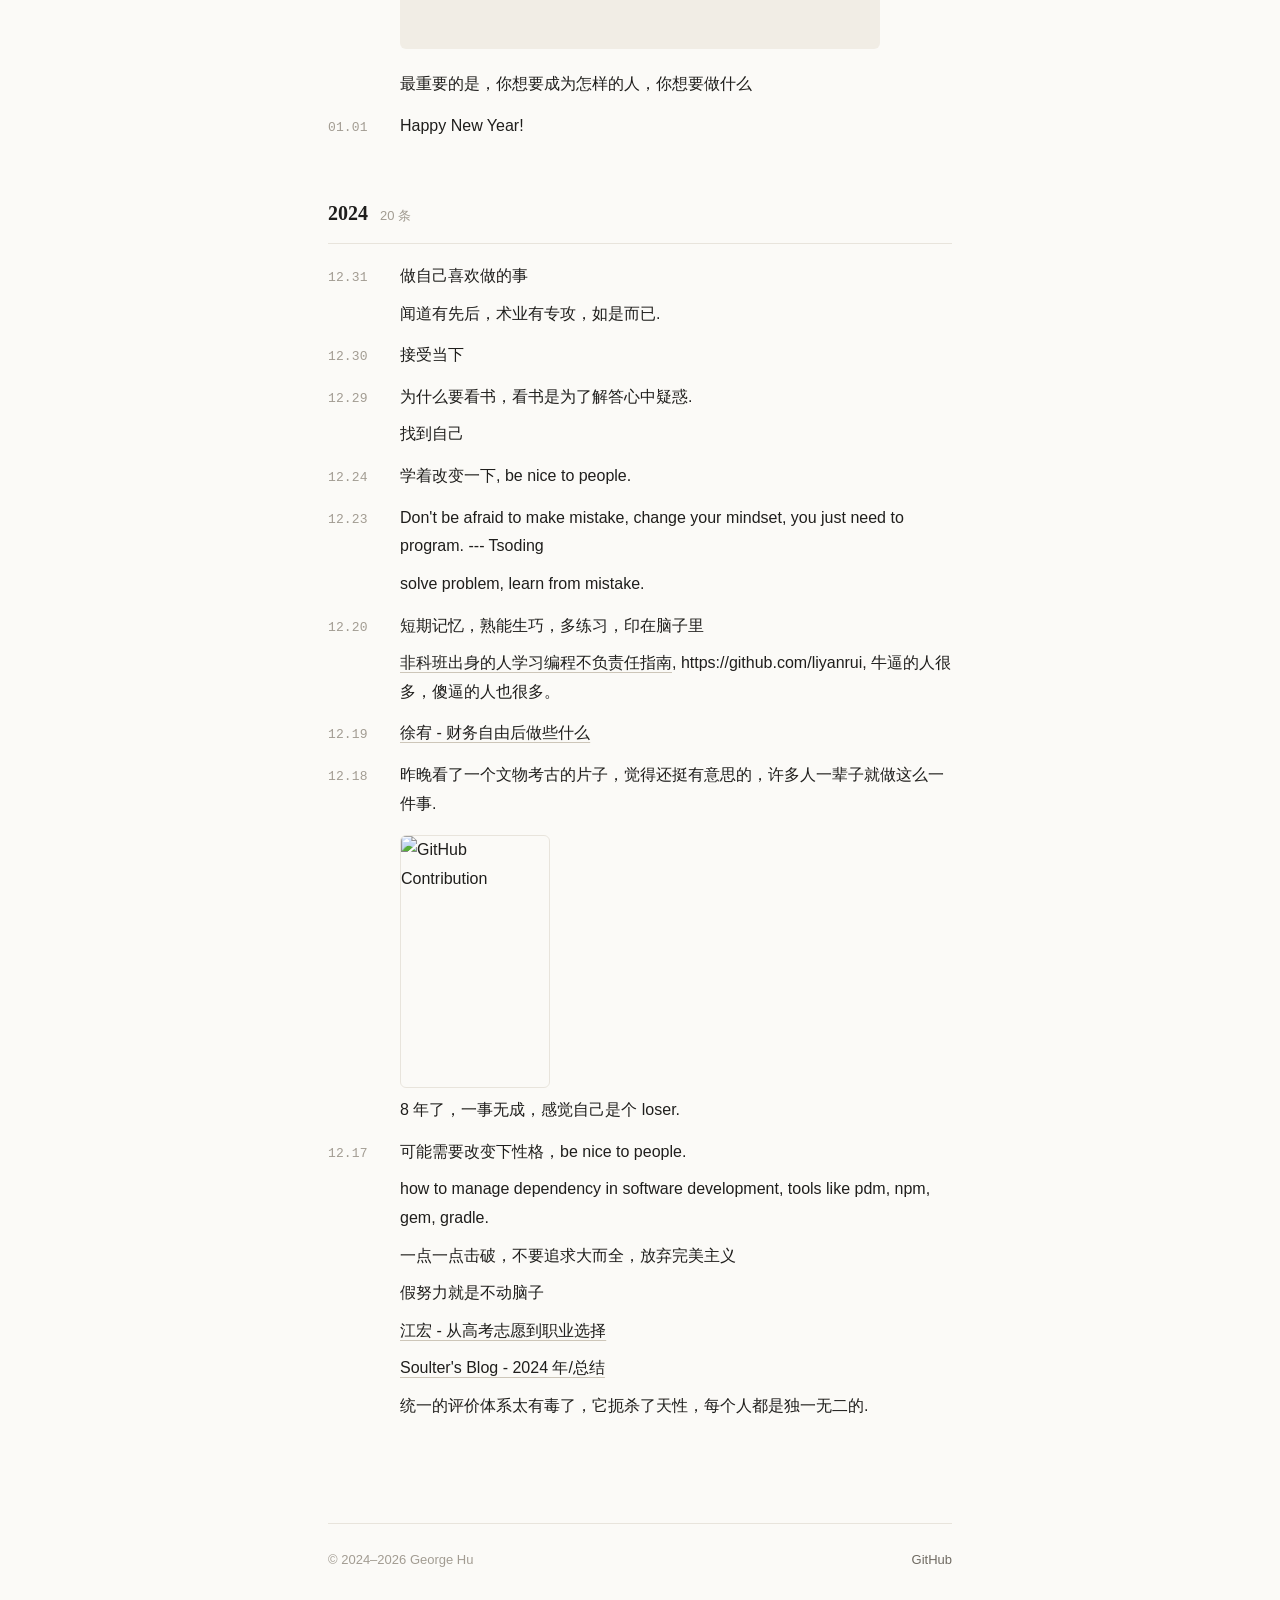
==== commit ed6024b7: "Add new thought entry to index.html" ====
--- a/index.html
+++ b/index.html
@@ -21,6 +21,7 @@
 
         <!-- 新想法加在最上面：<li>YYYY.MM.DD 内容</li> -->
         <ul class="thoughts">
+			<li>2026.11.25 陷入低谷时，从小事做起，一点一点累积.每天进步一点点.</li>
 			<li>2026.11.13 找到自己的热爱.</li>
 			<li>2026.11.10 一点一点积累.</li>
             <li>2026.11.04 耐心等待.</li>
